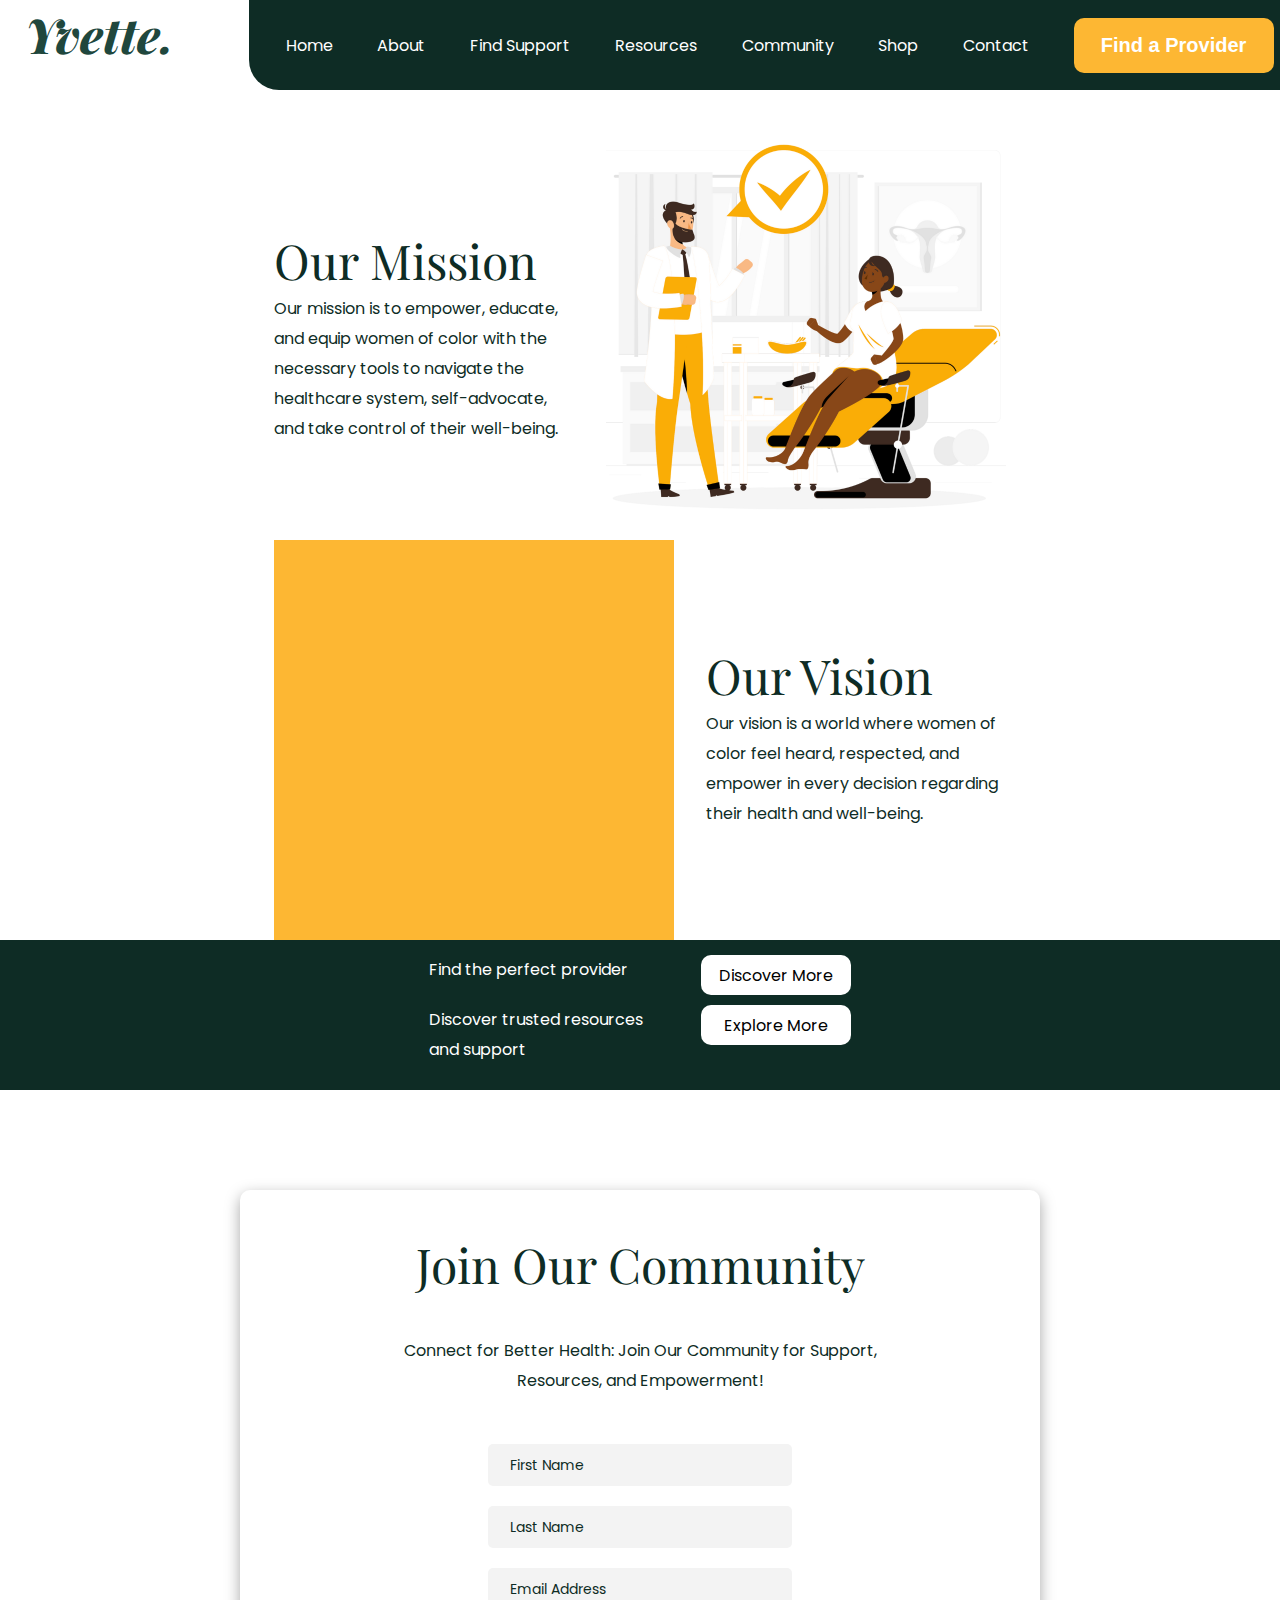
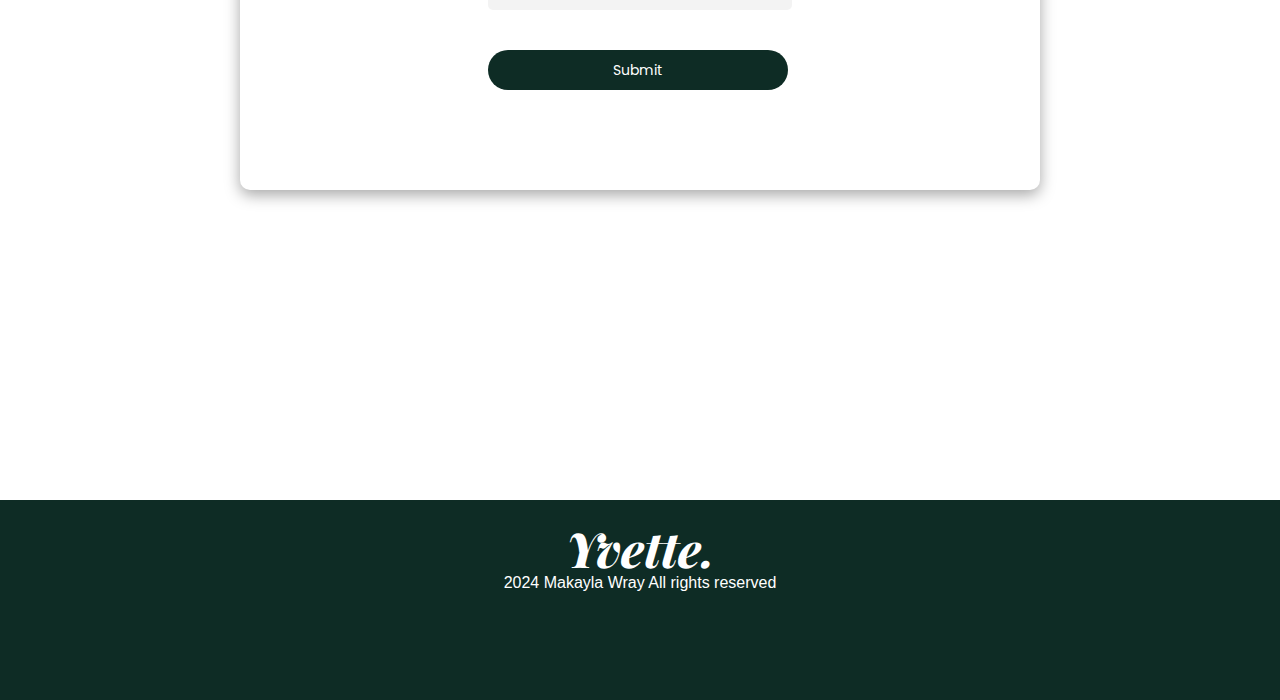
==== about.html @ fcbbc25b "Add hover effect to navbar" ====
<!DOCTYPE html>
<html lang="en">
<head>
    <meta charset="UTF-8">
    <meta name="viewport" content="width=device-width, initial-scale=1.0">
    <meta name="theme-color" content="#0E2C25" />
    <meta name="description" content="Our mission is to raise awareness and provide valuable resources to help you navigate these obstacles with confidence.
    With Yvette, you become part of a community where your voice is heard, your experiences are valued, and you are 
    empowered to make informed decisions for your health and well-being." >
    <style>
        @import url('https://fonts.googleapis.com/css2?family=Playfair+Display:ital,wght@0,400..900;1,400..900&family=Poppins:ital,wght@0,100;0,200;0,300;0,400;0,500;0,600;0,700;0,800;0,900;1,100;1,200;1,300;1,400;1,500;1,600;1,700;1,800;1,900&display=swap');
    </style>
    <link rel="stylesheet" href="reset.css">
    <link rel="stylesheet" href="style.css">
    <link rel="apple-touch-icon" sizes="180x180" href="assets/favicon/apple-touch-icon.png">
    <link rel="icon" type="image/png" sizes="32x32" href="assets/favicon/favicon-32x32.png">
    <link rel="icon" type="image/png" sizes="16x16" href="assets/favicon/favicon-16x16.png">
    <title>Learn More About Yvette</title>
</head>
<body id="about-page">
    <header>
        <a href="index.html" id="logo">Yvette.</a>
        <nav>
            <ul>
                <li><a href="index.html" class="nav-items">Home</a></li>
                <li><a href="about.html" class="nav-items">About</a></li>
                <li><a href="support.html" class="nav-items">Find Support</a></li>
                <li><a href="resources.html" class="nav-items">Resources</a></li>
                <li><a href="community.html" class="nav-items">Community</a></li>
                <li><a href="shop.html" class="nav-items">Shop</a></li>
                <li><a href="contact.html" class="nav-items">Contact</a></li>
                <button id="nav-btn" onclick="redirectToProvider()">Find a Provider</button>
            </ul>
        </nav>
      </header>
    <main>
        <section class="about-wrap">
            <div class="about-mission">
                <div>
                    <h2>Our Mission</h2>
                    <div class="mission-p"><p>Our mission is to empower, educate, and equip women of color with the necessary tools to navigate the healthcare system, self-advocate, and take control of their well-being.</p></div>
                </div>
                <div class="mission-img about-img"></div>
            </div>
            <div class="about-vision">
                <div class="vision-img about-img"></div>
                <div>
                    <h2>Our Vision</h2>
                    <div class="vision-p"><p>Our vision is a world where women of color feel heard, respected, and empower in every decision regarding their health and well-being.</p></div>
                </div> 
            </div>
            <div class="coa-wrap">
                <div class="first-action">
                    <p>Find the perfect provider</p>
                    <button onclick="redirectToProvider()">Discover More</button>
                </div>
                <div class="second-action">
                    <p>Discover trusted resources and support</p>
                    <button onclick="redirectToResources()">Explore More</button>
                </div>
            </div>
        </section>
        <section class="community-wrap">
            <div class="community-contents">
                <h2>Join Our Community</h2>
                <p>Connect for Better Health: Join Our Community for Support, Resources, and Empowerment!</p>
                <div class="form-wrap">
                    <form>
                        <input type="text" name="fname" class="input" placeholder="First Name" required>
                        <input type="text" name="lname"class="input" placeholder="Last Name" required>
                        <input type="text" name="email" class="input"  placeholder="Email Address" required>
                        <input type="submit" id="form-submit">
                    </form>
                </div>
            </div>
        </section>
    </main>
    <footer>
        <h1><a href="index.html" id="footer-logo">Yvette.</a></h1>
        <div>2024 Makayla Wray All rights reserved</div>
      </footer>
    <script src="script.js"></script>
</body>
</html>
---- style.css ----
/* Header CSS  */

body{
    display: flex;
    flex-direction: column;
    background-color: #FFF;
    color: #0E2C25;
    margin: 0;
}
h2{
    font-family: "Playfair Display", serif;
    font-size: 30px;
}
p {
    font-family: 'Poppins', sans-serif;
    font-size: 16px;
    line-height: 30px;
    font-weight: 400;
}
h1{
    font-family: "Playfair Display", serif;
    font-size: 32px;
    font-weight: 700;
}

header{
    display: flex;
    background-color: #0E2C25;
}

#logo, #footer-logo{ 
    margin: 10px 0 0 25px;
    font-family: "Playfair Display", sans-serif;
    font-style: italic;
    font-size: 48px;
    font-weight: 800;
    color: #FFF;
    height: 67px;
    text-decoration: none;
}
nav{
    display: none;
}

.nav-items{
    display: block;
    position: relative;
    padding: 0.2em 0;
  }
.nav-items::after {
    content: '';
    position: absolute;
    bottom: 0;
    left: 0;
    width: 100%;
    height: 0.1em;
    background-color: #FDB733;
    opacity: 0;
    transition: opacity 300ms, transform 300ms;
  }
  
  .nav-items:hover::after,
  .nav-items:focus::after {
    opacity: 1;
    transform: translate3d(0, 0.2em, 0);
  }
  
button:hover, #nav-btn:hover{
    cursor: pointer;
    background-color: #522f18;
}

main{
    display: flex;
    flex-direction: column;
}
#mobile-tophero{
    height: 40vh;
    background: #0E2C25 url(/assets/hero-img-fotor.jpg) center/cover no-repeat;
}
/* hero section */

.hero-wrap{
    display: flex;
    flex-direction: column;
    margin: 50px 0 50px 0;

}
.highlight{
    display: none;
}
.left-hero{
    display: flex;
    flex-direction: column;
    justify-content: center;
}
.left-hero h1{
    margin: 15px 25px 15px 25px;
}

.left-hero p {
    text-align: left;
    margin: 15px 25px 15px 25px;

}
.right-hero{
    display: none;
}

.btn-group{
    display: flex;
    gap: 2em;
    margin: 15px 25px 15px 25px;
}

.btn-group button{
    color: #fff;
    font-family: "Poppins", sans-serif;
    font-size: 16px;
    font-weight: 400;
    width: 200px;
    height: 60px;
    border: solid;
    border-radius: 10px;
    background-color: #0E2C25;
}

/* Data Section */

.data-wrap{
    display: flex;
    flex-direction: column;
    align-items: center;
    background-color: #0E2C25;
    padding: 20px 0 20px 0;
    gap: 5px;
}

.data-items{
    display: flex;
    flex-direction: column;
    align-items: center;
    height: fit-content;
    width: 95%;
    height:140px;
    background-color: #fff;
    border-radius: 10px;
}

.data-items span{
    font-size: 18px;
    font-family: ui-sans-serif, system-ui, sans-serif;
    font-weight: 800;
    margin: 0;
}
.data-items p{
    margin: 10px 0 10px 0;
}

/* Introduction Section */

.intro-wrap{
    display: flex;
    flex-direction: column;
    justify-content: center;
    align-items: center;
    margin-top: 550px;
    margin: 50px 0 50px 0;
}
.intro-contents {
    display: flex;
    flex-direction: column;
    align-items: center;
    gap: 2em;
    margin: 25px 25px 25px 25px;
}

.intro-img{
    background-size: cover;
    background-repeat: no-repeat;
    background-position: center; 
    background-image: url(assets/intro-img.png);
    width: 150px;
    height: 150px;
}

.intro-words h2{
    width: 250px;
}
.intro-p{
    display: flex;
    flex-direction: column;
    gap: 2em;
}
.intro-words{
    width: 270px;
    text-align: left;
    display: flex;
    flex-direction: column;
    gap: 2em;
}
/* Provider Section */

.provider-section{
    display: flex;
    flex-direction: column;
    align-items: center;
    width: 100%;
    height: 100%;
    background-color: #0E2C25;
}

.provider-section h2{
    margin-top: 100px;
    margin-bottom: 50px;
    color: #fff;
    text-align: center;
    font-weight: 700;
}

.provider-section .card{
    display: flex;
    flex-direction: column;
    align-items: center;
    gap: 1.5rem;
    margin-bottom: 20px;
    height: 100%;
}
.provider-img{
    width: 216px;
    height: 246px;
    border-radius: 500px 500px 15px 15px;
    background: url(assets/provider-img.jpg) lightgray center / cover no-repeat;
    box-shadow: rgba(17, 17, 26, 0.1) 0px 8px 24px, rgba(17, 17, 26, 0.1) 0px 16px 56px, rgba(17, 17, 26, 0.1) 0px 24px 80px;
}

.provider-p{  
    width: 175px;
    height: 160px;
    padding: 25px;
    border-radius: 10px;
    background: #FFF;
    box-shadow: 0px 4px 100px 10px rgba(0, 0, 0, 0.25);    
}
#provider-btn{
    margin-top: 50px;
    margin-bottom: 100px;
    width: 216px;
    height: 38px;
    color: #fff;
    border-radius: 5px;
    border: 3px solid #FDB733; 
    background-color: #FDB733;
    font-family: 'Poppins', sans-serif;
    font-size: 18px;
    font-style: normal;
    font-weight: 600;
    align-self: center;
}

/* Resource Section */
.resource-wrap{
    display: flex;
    justify-content: center;
    margin-bottom: 150px;
}
.resource-wrap h2{
    width: 350px;
    text-align: center;
    margin-bottom: 20px;
}
.main-container{
    display: flex;
    flex-direction: column;
    justify-content: center;
}
.left-container, .right-container{
    display: flex;
    flex-direction: column;
    align-items:center ;
    justify-content: center;
}
.resource-item{
    display: flex;
    flex-direction: column;
    align-items: center;
    width: 330px;
}
.resource-title p{
    font-weight: 600;
    margin-bottom: 20px;
}
.resource-words{
    text-align: justify;
}
.resources, .resources-left, .resources-right{
    display: flex;
    flex-direction: column;
    gap: 4em;
}
.resource-img{
    margin-top: 50px;
    background-image: url(assets/smiley-mask.jpg);
    background-position: center;
    background-size: cover;
    background-repeat: none;
    border-radius: 10px;
    width: 300px;
    height: 400px;
    box-shadow: rgba(17, 17, 26, 0.1) 0px 8px 24px, rgba(17, 17, 26, 0.1) 0px 16px 56px, rgba(17, 17, 26, 0.1) 0px 24px 80px;
}



/* Community Section */


.community-wrap {
    display: flex;
    justify-content: center;
    margin-top: 100px;
    margin-bottom: 100px;
}
.community-contents{
    display: flex;
    width: 400px;
    flex-direction: column;
    align-items:center;
    gap: 3em;
    border-radius: 10px;
    box-shadow: rgba(0, 0, 0, 0.35) 0px 5px 15px;
}

.community-contents h2{
    margin-top: 50px;
}
.community-contents p{
    width: 70%;
    text-align: center;
}

.form-wrap form{
    width: 100%;
}
form{
    font-size: 20px;
    display: flex;
    flex-direction: column;
    gap: 1em;
}
label, input, textarea{
    width: 300px;
}
input, textarea{
    height:40px;
    background-color: #f3f3f3;
    border-radius: 5px;
    border: none;
}

input::placeholder, textarea{
    color: #0E2C25;
    padding-left: 20px;
    font-size: 14px;
    font-family: 'Poppins', sans-serif;
}

#form-submit, #mySubmit{
    font-family: 'Poppins', sans-serif;
    background-color: #0E2C25;
    color: #fff;
    font-size: 14px;
    margin-top: 20px;
    margin-bottom: 50px;
    border-radius: 30px;

}
#form-submit:hover, #mySubmit:hover{
    cursor: pointer;
    background-color: #522f18;
}

/* Footer */

footer{
    text-align: center;
    height: 200px;
    background-color: #0E2C25;
    color: #fff;
    font-family: 'Montserrat', sans-serif;
}

#footer-logo{
    margin-left: 0;
}


/********************************* ABOUT PAGE ********************************************/
.about-wrap{
    display: flex;
    flex-direction: column;
    align-items: center;
    justify-content: center;
    margin-top: 50px;
}

.about-mission, .about-vision{
    display: flex;
    flex-direction: column;
    align-items: center;
    justify-content: center;
    gap: 2em;
}


.mission-p, .vision-p{
    width: 300px;
}
.about-img{
    width: 400px;
    height: 400px;
    background-size: cover;
    background-position: center;
}
.mission-img{
    background-image: url(/assets/about1-img.png);
}
.vision-img{
    background-color:#FDB733;
}

.coa-wrap{
    background-color: #0E2C25;
    color: #fff;
    height: 150px;
    width: 100%;
    display: flex;
    flex-direction: column;
    justify-content: center;
}

.first-action, .second-action{
    display: flex;
    justify-content: center;
    gap: 2em;;
    margin-bottom: 10px;
}

.first-action p, .second-action p{
    width: 240px;
}

.about-wrap button{
    font-size: 16px;
    font-family: "Poppins", sans-serif;
    border-radius: 10px;
    background-color: #fff;
    border-style: none;
    width: 150px;
    height: 40px;
}

.about-wrap h2{
    margin-bottom: 10px;
}

/********************************* FIND SUPPORT PAGE ********************************************/








/******************************** CONTACT PAGE * ************************************************/
.contact-form-wrap{
    box-shadow: rgba(17, 17, 26, 0.1) 0px 8px 24px, rgba(17, 17, 26, 0.1) 0px 16px 56px, rgba(17, 17, 26, 0.1) 0px 24px 80px;
    border-radius: 10px;
    width: 400px;
    padding-left: 50px;
}

.contact-form-wrap p{
    margin-bottom: 20px;
    margin-top: 20px
}


@media (min-width: 430px){
    #mobile-tophero{
        height: 60vh;
    }

    .left-hero{
        justify-content: center;
        align-items: center;
    }
    .left-hero h1, .left-hero p, .btn-group{
        width: 400px;
    }
    .data-wrap{
        display: flex;
        flex-direction: row;
        width: 100%;
    }
    
    .data-items{
        display: flex;
        flex-direction: column;
        align-items: center;
        height: fit-content;
        width: 70%;
        background-color: transparent;
        color: #fff;
    }
    
    .data-items span{
        font-size: 50px;
        font-family: ui-sans-serif, system-ui, sans-serif;
        font-weight: 800;
        margin: 0;
    }
    .data-items p{
        margin: 10px 0 10px 0;
        width: 150px;
    }
    .intro-wrap h2{
        width: 250px;
    }
    .intro-p{
        width: 100%;
    }
    
}

@media (min-width: 630px) {
    header{
        display: flex;
        width: 100%;
        background-color: #0E2C25;
    }
    #logo{
        color: #FFF;
        flex-grow: 1;
    }

    nav ul{
        display: flex;
        width: 100%;
        gap: 2rem;
        list-style: none;
        align-items: center;
    }
    .nav-items{
        color: #fff;
        font-family: 'Poppins', sans-serif;
        font-size: 16px;
        font-style: normal;
        font-weight: 600;
        line-height: normal;
        text-align: center;
        text-decoration: none;
    }
    
    li:first-child{
        margin-left: 30px;
    }

    
    #nav-btn{
        font-size: 16px;
        color: #fff;
        font-weight: 600;
        border-radius: 10px;
        border: transparent;
        background: #FDB733;
        width: 100%;
        height: 100%;
    }

    h2{
        font-size: 34px;
    }   

    body h1{
        font-size: 45px;
    }

    #mobile-tophero{
        display: none;
    }

    .hero-wrap{
        flex-direction: row;
        width: 100%;
        height: 408px;
        margin: 0;
    }
    .left-hero, .right-hero{
        width: 50%;
        height: 100%;
    }
    .right-hero{
        display: flex;
        background-color: #FDB733;
        align-items: center;
        justify-content: center;
    }
    #hero-img{
        background: url(/assets/hero-img-fotor.jpg) lightgray 50% / cover no-repeat;
        border-radius: 15px 500px 500px 15px; 
        box-shadow: 0px 4px 100px 10px rgba(0, 0, 0, 0.25);
        width: 45vw;
        height: 40vh;
    }
    
    .btn-group button{
        font-size: 16px;
        width: 130px;
        height: 60px;
    }

    .intro-wrap{
        display: flex;
    }

    .provider-img{
        width: 316px;
        height: 346px;
    }
    .provider-p{
        display: flex;
        justify-content: center;
        align-items: center;
        width: 275px;
    }

    #provider-btn{
        width: 300px;
        height: 50px;
        font-size: 16px;
    }    
    
}

@media (min-width: 830px){ 
    .hero-wrap, .intro-wrap, .resource-wrap, .provider section, .community-wrap{
        height: 90vh;
    }
    #nav-btn{
        height: 40px;

    }
    nav{
        display: flex;
    }
    .hero-wrap{
        display: flex;
        height: 616px;
    }
    .right-hero{
        display: flex;
    }
    #hero-img{
        width: 40vw;
        height: 50vh;
    }

    h2{
        font-size: 36px;
    }   
    body h1{
        font-size: 40px;
    }
    .left-hero h1 , .left-hero p{
        width: 400px;
    }

    .btn-group button{
        width: 300px;
        height: 60px;
    }
    
    .data-items p{
        width: 250px;
    }

    .intro-img{
        width: 500px;
        height: 450px;
    }
    .intro-contents{
        display: flex;
        flex-direction: row;
        justify-content: center;
        align-items: center;
    }
    .intro-words{
        width:  50%;
        margin-left: 20px;
    }
    .intro-wrap h2{
        width: 100%;
    }
    
    .intro-p{
        display: flex;
    }
    .intro-images{
        margin-left: 20px;
    }

    .provider-img{
        position: relative;
        z-index: 100;
        left: 50px;
        width: 316px;
        height: 346px;
    }
    .provider-section .card{
        flex-direction: row;
        justify-content: center;
        align-items: center;
        width: 100%;
    }
    
    .provider-p{
        position: relative;
        right: 50px;
        top: 23px;
        width: 350px;
        height: 250px;
    } 
    .provider-p p{
        margin-left: 80px;
    }

    .resource-wrap h2{
        width: 90%;
    }
    .main-container, .resources-left, .resources-right{
        flex-direction: row;
    }
    .main-container{
        justify-content: space-around;
        gap: 2em;
    }
    .resources{
        gap: 2em;
    }
    .resource-item{
        width: 200px;
    }

    .resource-img{
        width: 300px;
        height: 450px;
    }

    .community-contents{
        width: 600px;
        height: 600px;
    }

    .about-mission, .about-vision{
        flex-direction: row;
    }

}


@media (min-width: 1030px){ 
    .hero-wrap{
        height: 716px;
    }
    .right-hero{
        display: flex;
    }

    #hero-img{
        width: 36vw;
        height: 50vh;
    }
    h2{
        font-size: 40px;
    }   

    body h1{
        font-size: 50px;
    }
    .left-hero h1 , .left-hero p{
        width: 400px;
    }
    .btn-group{
        width: 400px;
    }
    .data-items p{
        width: 350px;
    }
    .provider-img{
        width: 416px;
        height: 446px;
    }
    .provider-p{
        top: 33px;
        width: 450px;
        height: 330px;
    } 
    
    .main-container{
        margin: 50px;
        gap: 10vw;
    }
    .resource-item{
        width: 250px;
    }
    .resource-img{
        width: 350px;
        height: 500px;
    }

    .community-contents{
        width: 700px;
        height: 600px;
    }

}

@media (min-width: 1200px){ 
    header{
        display: flex;
        width: 100%;
        background-color: #0E2C25;
    }
    nav ul{
        display: flex;
        gap: 2rem;
        list-style: none;
        align-items: center;
    }
    .nav-items{
        color: #fff;
        font-family: 'Poppins', sans-serif;
        font-size: 16px;
        font-weight: 400;
        text-align: center;
        text-decoration: none;
    }
    
    li:first-child{
        margin-left: 30px;
    }

    #nav-btn{
        font-size: 20px;
        width: 200px;
        height: 55px;
    }

    header{
        background-color: transparent;
    }
    #logo{
        margin-top: 10px;
        margin-bottom: 0px;
        font-family: "Playfair Display", sans-serif;
        font-style: italic;
        font-size: 48px;
        font-weight: 800;
        color: #20473D;
        width: 173.666px;
        height: 67px;
        flex-shrink: 0;
        text-decoration: none;
    }
    header nav{
        flex-grow: 2;
    }
    
    nav ul {
        display: flex;
        justify-content: space-around;
        align-items: center;
        list-style: none;
        background-color: #0E2C25;
        width: 100%;
        height: 90px;
        margin-top: 0;
        margin-bottom: 0;
        padding-left: 0;
        border-radius: 0px 0px 0px 30px;
        position: 0;
        gap: none;
    }
    
    nav ul li a{
        margin-left: 0px;
        padding-left: 0px;
    }

    #hero-img{
        width: 40vw;
        height: 70vh;
        margin: 100px 50px 50px 50px;
    }
    h2{
        font-size: 48px;
    }   
    body h1{
        font-size: 75px;
    }
    .highlight{
        display: flex;
        position: relative;
        background-color: #0E2C25;
        width: 290px;
        height: 40px;
        background: rgba(40, 86, 12, 0.23);
        bottom:125px;
        right: 105px;
    }

    .left-hero h1 , .left-hero p{
        width: 500px;
    }

    .left-hero p{
        position:relative;
        bottom: 30px;
        font-size: 24px;
    }
    .btn-group{
        width: 500px;
    }
    .btn-group button{
        font-size: 20px;
    }

    .resource-item{
        width: 300px;
    }

    .community-contents{
        height: 600px;
        width: 800px;
    }

    .support-wrap{
        display: flex;
        flex-direction: column;
        justify-content: center;
        align-items: center;

    }
    .support-banner{
        margin-top: 100px;
        margin-bottom: 100px;
        width: 100%;
        height: 350px;
        background-color: #0E2C25;
        color: #fff;
    }
    .banner-contents{
        display: flex;
        height: 100%;
        flex-direction: column;
        justify-content: center;
        align-items: center;
        gap: 2em;
    }
    .banner-contents p{
        width: 600px;
    }

    table{
        font-family: Calibri, sans-serif;
        height: 100%;
        margin-bottom: 100px;
        border-collapse: collapse;
        border-radius: 10px;
        box-shadow: rgba(17, 17, 26, 0.1) 0px 8px 24px, rgba(17, 17, 26, 0.1) 0px 16px 56px, rgba(17, 17, 26, 0.1) 0px 24px 80px;
    }

    caption{
        font-family: "Playfair Display", serif;
        font-size: 30px;
        margin-bottom: 50px;
    }
    .table-header{
        background-color: #0E2C25;
        color: #fff;
        font-size: 18px;
    }

    th{
        width: 200px;
    }
    th:first-child{
        border-top-left-radius: 10px;
    }
    th:last-child{
        border-top-right-radius: 10px;
    }
    td, tr, .table-header{
        height: 60px;
    }
    
    th, td{
        vertical-align: middle;
        text-align: center;
    }
    td{
        color: #808080;
    }

    tr:nth-child(even){
        background-color: #F5F5F5;
    }

    .column-1, .column-2, .column-3, .column-4, .column-5, .column-6, .column-7{
        padding-left: 15px;
        padding-right: 25px;
    }
    .column-1{
        width: 150px;
    }
    .column-2{
        width: 80px;
    }
    .column-3{
        width: 150px;
    }
    .column-4{
        width: 115px;
    }
    .column-5{
        width: 60px;
    }
    .column-6{
        width: 50px;
    }
    .column-7{
        width: 150px;
    }
    .feature-banner{
        padding-top: 100px;
        display: flex;
        flex-direction: column;
        justify-content: center;
        width: 100%;
        height: 300px;
        gap: 2em;
    }
    .feature-banner h2, .feature-banner p{
        margin-left: 100px;
        width: 600px;
    }

    .topfeature-resource{
        display: flex;
        margin-bottom: 150px;
    }
    .topfeature-vid{
        margin-left: 100px;
        width: 60%;
    }
    .topfeature-contents{
        padding-left: 100px;
        padding-right: 100px;
        display: flex;
        flex-direction: column;
        justify-content: center;
        gap: 2em;
        width: 40%;
    }
    .feature-container{
        width:100%;
    }
    .feature-img{
        height: 350px;
        background-color: #0E2C25;
    }
    .feature-type{
        font-family: sans-serif;
        font-size: 15px;
        margin-top: 20px;
        margin-bottom: 20px;
        padding-left: 30px;
        color: #4b4b4b;
        background-color: #f3f4f5;
        width: 100px;
        height: 30px;
        border-radius: 25px;
    }

    .feature-title{
        font-family: 'Poppins';
        font-weight: 600;
        font-size: 22px;
    }

    .topfeature-contents button{
        font-family: 'Poppins';
        font-weight: 600;
        font-size: 16px;
        color:#20473D;
        background-color: transparent;
        text-align: left;
        border: none;
        width: 120px;
        height: 50px;
    }

    .feature-row{
        display: flex;
        margin-left: 100px;
        margin-right: 100px;
        margin-bottom: 50px;
        gap: 10em;
        justify-content: space-around;
    }

    .contact-wrap{
        flex-direction: row;
        justify-content: center;
        gap: 20em;
        align-items: center;
        height: 900px;

    }
}
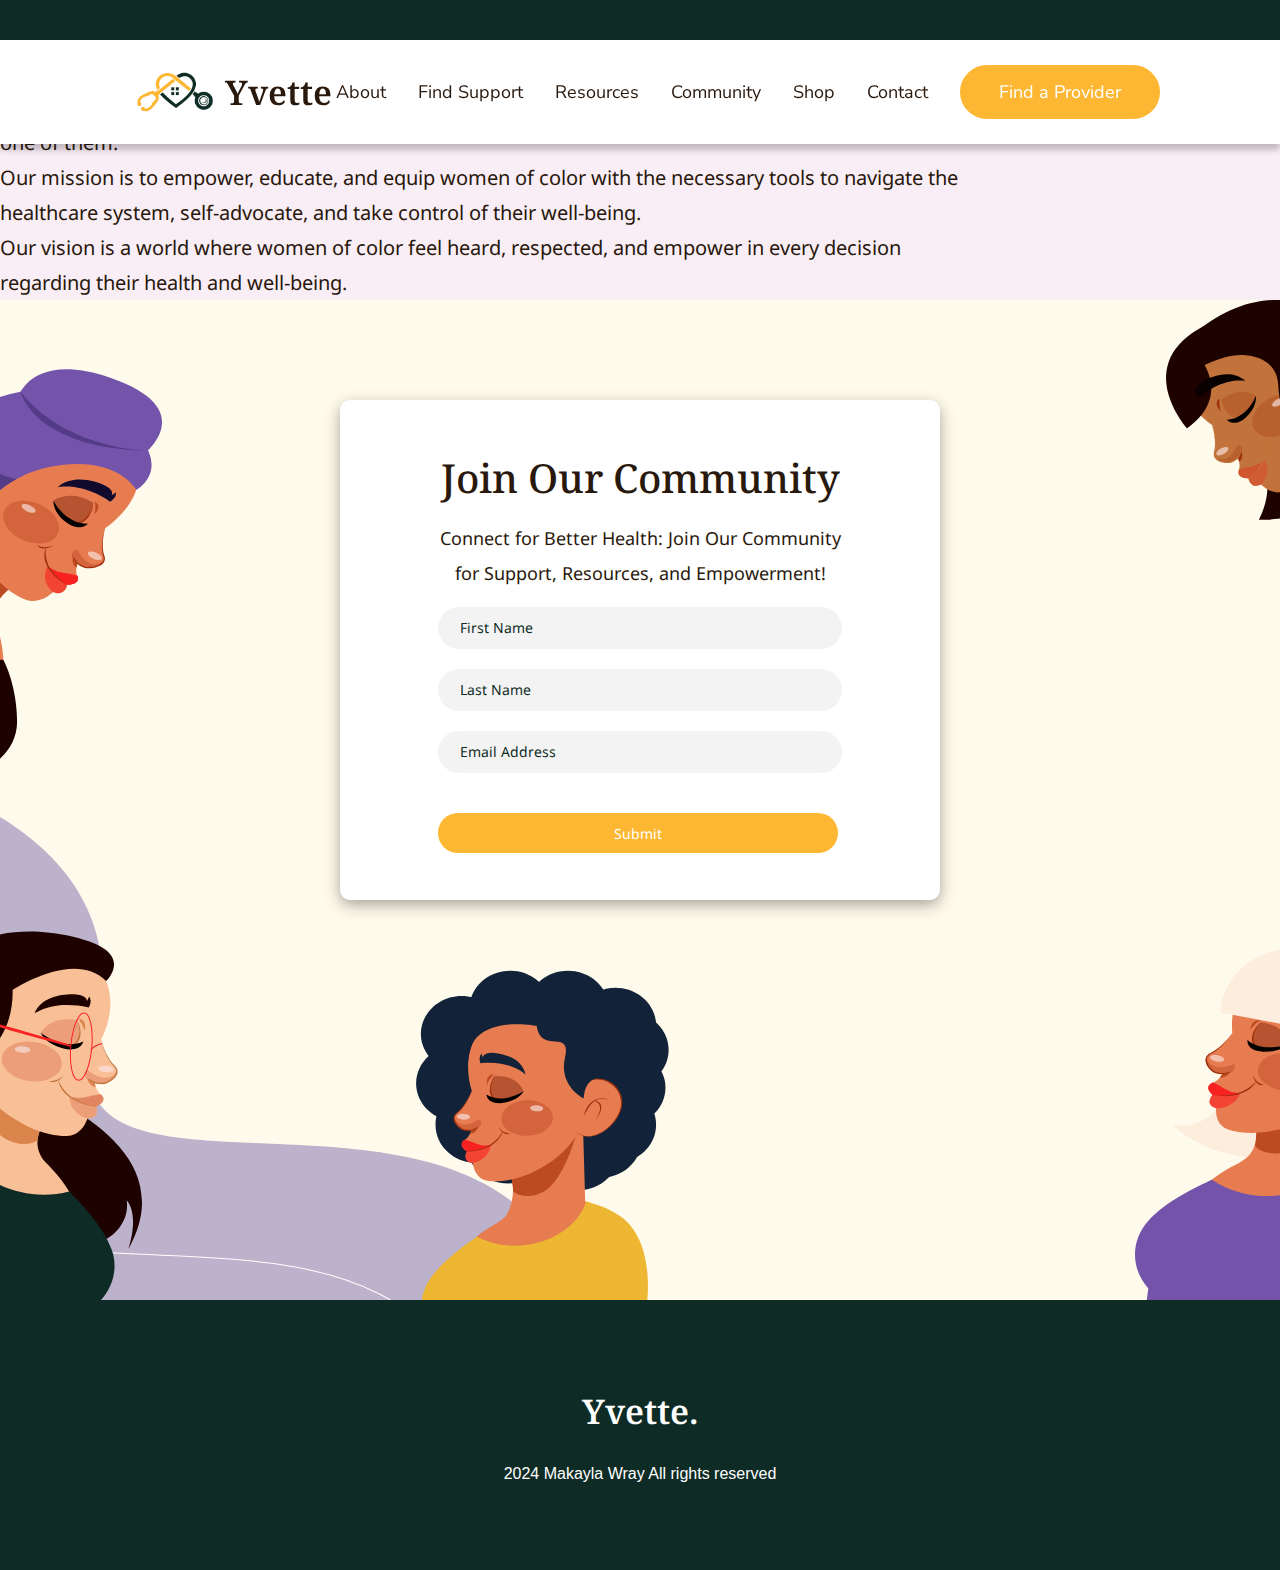
==== commit d77bd844: "add content to about page" ====
--- a/about.html
+++ b/about.html
@@ -3,82 +3,82 @@
 <head>
     <meta charset="UTF-8">
     <meta name="viewport" content="width=device-width, initial-scale=1.0">
-    <meta name="theme-color" content="#0E2C25" />
-    <meta name="description" content="Our mission is to raise awareness and provide valuable resources to help you navigate these obstacles with confidence.
-    With Yvette, you become part of a community where your voice is heard, your experiences are valued, and you are 
-    empowered to make informed decisions for your health and well-being." >
-    <style>
-        @import url('https://fonts.googleapis.com/css2?family=Playfair+Display:ital,wght@0,400..900;1,400..900&family=Poppins:ital,wght@0,100;0,200;0,300;0,400;0,500;0,600;0,700;0,800;0,900;1,100;1,200;1,300;1,400;1,500;1,600;1,700;1,800;1,900&display=swap');
-    </style>
+    <meta name="theme-color" content="#0E2C25" />  <!--TODO: Change theme color while scrolling-->
+    <meta name="description=" content="Yvette is your trusted companion, dedicated to empowering women of color to take charge of their healthcare journeys. Women of color face many frustrating challenges, but healthcare should not be one of them." >
     <link rel="stylesheet" href="reset.css">
+    <link rel="preconnect" href="https://fonts.googleapis.com">
+    <link rel="preconnect" href="https://fonts.gstatic.com" crossorigin>
+    <link href="https://fonts.googleapis.com/css2?family=Noto+Sans:ital,wght@0,100..900;1,100..900&family=Noto+Serif:ital,wght@0,100..900;1,100..900&family=Nunito+Sans:ital,opsz,wght@0,6..12,200..1000;1,6..12,200..1000&display=swap" rel="stylesheet">
     <link rel="stylesheet" href="style.css">
     <link rel="apple-touch-icon" sizes="180x180" href="assets/favicon/apple-touch-icon.png">
     <link rel="icon" type="image/png" sizes="32x32" href="assets/favicon/favicon-32x32.png">
     <link rel="icon" type="image/png" sizes="16x16" href="assets/favicon/favicon-16x16.png">
-    <title>Learn More About Yvette</title>
+    <title>Learn More about Yvette</title>
 </head>
-<body id="about-page">
+<body>
+    <div class="banner"></div>
     <header>
-        <a href="index.html" id="logo">Yvette.</a>
-        <nav>
-            <ul>
-                <li><a href="index.html" class="nav-items">Home</a></li>
-                <li><a href="about.html" class="nav-items">About</a></li>
-                <li><a href="support.html" class="nav-items">Find Support</a></li>
-                <li><a href="resources.html" class="nav-items">Resources</a></li>
-                <li><a href="community.html" class="nav-items">Community</a></li>
-                <li><a href="shop.html" class="nav-items">Shop</a></li>
-                <li><a href="contact.html" class="nav-items">Contact</a></li>
-                <button id="nav-btn" onclick="redirectToProvider()">Find a Provider</button>
-            </ul>
-        </nav>
-      </header>
-    <main>
-        <section class="about-wrap">
-            <div class="about-mission">
-                <div>
-                    <h2>Our Mission</h2>
-                    <div class="mission-p"><p>Our mission is to empower, educate, and equip women of color with the necessary tools to navigate the healthcare system, self-advocate, and take control of their well-being.</p></div>
-                </div>
-                <div class="mission-img about-img"></div>
+    <div class="logo-img"></div>
+    <a href="index.html" id="logo">Yvette</a> 
+    <div class="ham-menu">
+        <span></span>
+        <span></span>
+        <span></span>
+    </div>
+    <div class="mobile-menu">
+        <ul>
+            <li><a href="about.html" class="ham-items">About</a></li>
+            <li><a href="support.html" class="ham-items">Find Support</a></li>
+            <li><a href="resources.html" class="ham-items">Resources</a></li>
+            <li><a href="community.html" class="ham-items">Community</a></li>
+            <li><a href="shop.html" class="ham-items">Shop</a></li>
+            <li><a href="contact.html" class="ham-items">Contact</a></li>
+        </ul>
+    </div>
+    <nav>
+        <ul>
+            <li><a href="about.html" class="nav-items">About</a></li>
+            <li><a href="support.html" class="nav-items">Find Support</a></li>
+            <li><a href="resources.html" class="nav-items">Resources</a></li>
+            <li><a href="community.html" class="nav-items">Community</a></li>
+            <li><a href="shop.html" class="nav-items">Shop</a></li>
+            <li><a href="contact.html" class="nav-items">Contact</a></li>
+            <button id="nav-btn" onclick="redirectToProvider()">Find a Provider</button>
+        </ul>
+    </nav>
+  </header>
+  <main id="about-page">
+    <section class="hero-wrap">
+        <div>
+            <h2>Learn More about Yvette</h2>
+            <p>Yvette is your trusted companion, dedicated to empowering women of color to take charge 
+                of their healthcare journeys. Women of color face many frustrating challenges, but 
+                healthcare should not be one of them.</p>
+            <p>Our mission is to empower, educate, and equip women of color with the necessary tools to navigate the healthcare system, 
+                self-advocate, and take control of their well-being.</p>
+            <p>Our vision is a world where women of color feel heard, respected, and 
+                empower in every decision regarding their health and well-being.</p>
+        </div>
+        <div></div>
+
+    </section>
+    <section class="community-wrap">
+        <div class="community-contents">
+            <h2>Join Our Community</h2>
+            <p>Connect for Better Health: Join Our Community for Support, Resources, and Empowerment!</p>
+            <div class="form-wrap">
+                <form>
+                    <input type="text" name="fname" class="input" placeholder="First Name" required>
+                    <input type="text" name="lname"class="input" placeholder="Last Name" required>
+                    <input type="text" name="email" class="input"  placeholder="Email Address" required>
+                    <input type="submit" id="form-submit">
+                </form>
             </div>
-            <div class="about-vision">
-                <div class="vision-img about-img"></div>
-                <div>
-                    <h2>Our Vision</h2>
-                    <div class="vision-p"><p>Our vision is a world where women of color feel heard, respected, and empower in every decision regarding their health and well-being.</p></div>
-                </div> 
-            </div>
-            <div class="coa-wrap">
-                <div class="first-action">
-                    <p>Find the perfect provider</p>
-                    <button onclick="redirectToProvider()">Discover More</button>
-                </div>
-                <div class="second-action">
-                    <p>Discover trusted resources and support</p>
-                    <button onclick="redirectToResources()">Explore More</button>
-                </div>
-            </div>
-        </section>
-        <section class="community-wrap">
-            <div class="community-contents">
-                <h2>Join Our Community</h2>
-                <p>Connect for Better Health: Join Our Community for Support, Resources, and Empowerment!</p>
-                <div class="form-wrap">
-                    <form>
-                        <input type="text" name="fname" class="input" placeholder="First Name" required>
-                        <input type="text" name="lname"class="input" placeholder="Last Name" required>
-                        <input type="text" name="email" class="input"  placeholder="Email Address" required>
-                        <input type="submit" id="form-submit">
-                    </form>
-                </div>
-            </div>
-        </section>
-    </main>
-    <footer>
-        <h1><a href="index.html" id="footer-logo">Yvette.</a></h1>
-        <div>2024 Makayla Wray All rights reserved</div>
-      </footer>
-    <script src="script.js"></script>
-</body>
-</html>+        </div>
+    </section>
+  </main>
+  <footer>
+    <a href="index.html" id="footer-logo">Yvette.</a>
+    <div>2024 Makayla Wray All rights reserved</div>
+  </footer>
+  <script src="script.js"></script>--- a/style.css
+++ b/style.css
@@ -1,333 +1,346 @@
 /* Header CSS  */
 
 body{
-    display: flex;
-    flex-direction: column;
-    background-color: #FFF;
+    background-color: #faeef6;
     color: #0E2C25;
     margin: 0;
+    width: 100vw;
+    height: 100vh;
+}
+.banner{
+    background-color: #0E2C25;;
+    width: 100vw;
+    height: 6vh;
+    position:fixed;
+    z-index: 490;
 }
 h2{
-    font-family: "Playfair Display", serif;
-    font-size: 30px;
+    font: normal 500 30px "Noto Serif", sans-serif;
+    line-height: normal;
+    width: 75vw;
+    height: auto;
+    text-align: center;
+    color: #29180c;
 }
 p {
-    font-family: 'Poppins', sans-serif;
-    font-size: 16px;
-    line-height: 30px;
-    font-weight: 400;
+    font: normal 400 20px "Noto Sans", sans-serif;
+    line-height: 35px;
+    width: 75vw;
+    height: auto;
+    text-align: justify;
+    color: #29180c;
 }
 h1{
-    font-family: "Playfair Display", serif;
-    font-size: 32px;
-    font-weight: 700;
+    font: normal 500 40px "Noto Serif", serif;
+    width: 75vw;
+    height: auto;
+    line-height: normal;
+    text-align: center;
+    color: #29180c;
+}
+h3{
+    font: normal 500 30px "Noto Serif", serif;
+    line-height: normal;
+    width: 75vw;
+    height: auto;
+    text-align: center;
+    color: #29180c;
+}
+button{
+    font: normal 600 20px "Noto Sans", sans-serif;
+    background-color:#FDB733;
+    color: #fff;
+    border: #FDB733 solid;
+    border-radius: 30px;
+    width: 55vw;
+    height: 6vh;
 }
 
 header{
     display: flex;
+    align-items: center;
+    height: 11.5vh;
+    width: 100vw;
+    background-color: #fff;
+    box-shadow: 0px 6px 6px 0px rgba(0, 0, 0, 0.225);
+    position: fixed;
+    top: 40px;
+    z-index: 500;
+
+}
+.logo-img{
+    background: url(assets/yvette-logo.png) center/cover no-repeat;
+    width: 20vw;
+    height: 12vh;
+    margin-left: 20px;
+}
+#logo{
+    display: flex;
+    align-items: center;
+}
+#logo, #footer-logo{ 
+    margin: 0 0 0 25px;
+    font: normal 600 34px "Noto Serif", sans-serif;
+    color: #FFF;
+    text-decoration: none;
+}
+
+.mobile-menu{
+    background-color: #E4DBEB;
+    height: 100vh;
+    width: 100%;
+    max-width: 100%;
+    position:fixed;
+    top:0;
+    right: -100vw;
+    display:flex;
+    flex-direction: column;
+    justify-content: center;
+    align-items: center;
+    text-align: center;
+    font-size: 18px;
+    transition: .3s ease;
+    z-index: 120;
+}
+
+.mobile-menu.active{
+    right: 0;
+}
+
+.ham-menu{
+    height: 50px;
+    width: 50px;
+    margin-left:auto;
+    position: relative;
+    z-index: 150;
+}
+
+.ham-menu span{
+    height: 5px;
+    width: 100%;
     background-color: #0E2C25;
-}
-
-#logo, #footer-logo{ 
-    margin: 10px 0 0 25px;
-    font-family: "Playfair Display", sans-serif;
-    font-style: italic;
-    font-size: 48px;
-    font-weight: 800;
-    color: #FFF;
-    height: 67px;
-    text-decoration: none;
+    border-radius:25px;
+    position: absolute;
+    top: 50%;
+    transform: translate(-50%, -50%);
+    transition: .3s ease;
+}
+
+.ham-menu span:nth-child(1){
+    top:25%;
+}
+.ham-menu span:nth-child(3){
+    top:75%;
+}
+
+.ham-menu.active span:nth-child(1){
+    top: 50%;
+    transform: translate(-50%, -50%) rotate(45deg);
+}
+.ham-menu.active span:nth-child(2){
+    opacity: 0;
+}
+.ham-menu.active span:nth-child(3){
+    top: 50%;
+    transform: translate(-50%, -0%) rotate(-45deg);
+}
+
+body.active{
+    overflow: hidden;
 }
 nav{
     display: none;
 }
 
-.nav-items{
-    display: block;
-    position: relative;
-    padding: 0.2em 0;
+/* hero section */
+
+.hero-wrap, .left-hero{
+    display: flex;
+    flex-direction: column;
+    justify-content: center;
+}
+
+.hero-wrap{
+    width: 100vw;
+}
+.left-hero{
+    height: 90vh;
+    width: 100vw;
+    background: url(/assets/mobile-herobg.svg) bottom/cover no-repeat;
+    justify-content: flex-start;
+    align-items: center;
+    gap: 1em;
+}
+
+.left-hero h1, .left-hero p{
+    color: #FFF;
+}
+
+.left-hero p{
+    text-align: center;
+}
+.highlight, .right-hero{
+    display: none;
+}
+
+.hero-wrap button{
+    background-color: #FDB733;
+    border: #FDB733 solid;
+}
+
+  
+  @media(max-width:850px) {
+    .wave-container::before {    
+      height: 16.5px
+    }  
   }
-.nav-items::after {
-    content: '';
-    position: absolute;
-    bottom: 0;
-    left: 0;
-    width: 100%;
-    height: 0.1em;
-    background-color: #FDB733;
-    opacity: 0;
-    transition: opacity 300ms, transform 300ms;
-  }
-  
-  .nav-items:hover::after,
-  .nav-items:focus::after {
-    opacity: 1;
-    transform: translate3d(0, 0.2em, 0);
-  }
-  
-button:hover, #nav-btn:hover{
-    cursor: pointer;
-    background-color: #522f18;
-}
-
-main{
-    display: flex;
-    flex-direction: column;
-}
-#mobile-tophero{
-    height: 40vh;
-    background: #0E2C25 url(/assets/hero-img-fotor.jpg) center/cover no-repeat;
-}
-/* hero section */
-
-.hero-wrap{
-    display: flex;
-    flex-direction: column;
-    margin: 50px 0 50px 0;
-
-}
-.highlight{
-    display: none;
-}
-.left-hero{
-    display: flex;
-    flex-direction: column;
-    justify-content: center;
-}
-.left-hero h1{
-    margin: 15px 25px 15px 25px;
-}
-
-.left-hero p {
-    text-align: left;
-    margin: 15px 25px 15px 25px;
-
-}
-.right-hero{
-    display: none;
-}
-
-.btn-group{
-    display: flex;
+
+@media(max-width:850px) {
+  .wave-container::before {    
+    height: 16.5px
+  }  
+}
+
+/* Data Section */
+
+.data-wrap, .data-items{
+    display: flex;
+    flex-direction: column;
+    justify-content: center;
+    align-items: center;
+}
+
+.data-wrap{
+    height: 450px;
+    width: 100vw;
+    background: #0E2C25;
     gap: 2em;
-    margin: 15px 25px 15px 25px;
-}
-
-.btn-group button{
+}
+
+.data-items , .data-items p{
     color: #fff;
-    font-family: "Poppins", sans-serif;
-    font-size: 16px;
-    font-weight: 400;
-    width: 200px;
-    height: 60px;
-    border: solid;
+}
+
+.data-items span{
+    font: normal 800 64px "Nunito Sans", sans-serif;
+}
+
+/* Introduction Section */
+
+.intro-wrap{
+    display: flex;
+    flex-direction: column;
+    justify-content: center;
+    align-items: center;
+    width: 100vw;
+    gap: 2em;
+    background: #FFFBEC;
+}
+
+.intro-wrap div:nth-child(2){
+    display: flex;
+    flex-direction: column;
+    align-items: center;
+    justify-content: center;
+    gap: 2em;
+}
+.intro-img{
+    background: transparent url("assets/elderly-smiling.jpg") center/cover no-repeat;
+    border-radius: 30px;
+    width: 75vw;
+    height: 45vh;
+    margin-top: 50px;
+}
+.hands-img{
+    background: transparent url("assets/hands.svg") center/cover no-repeat;
+    width: 100vw;
+    height: 30vh;
+}
+
+/* Resource Section */
+
+.resource-wrap, .resource-item, .resources{
+    display: flex;
+    flex-direction: column;
+    align-items: center;
+    justify-content: center;
+}
+.resource-wrap{
+    width: 100vw;
+    padding-top: 100px;
+    padding-bottom: 50px;
+}
+.resource-wrap h2{
+    margin-bottom: 100px;
+}
+
+.resource-item{
+    gap: 2em;
+    background-color: #fff;
+    width: 90vw;
+    height: 55vh;
     border-radius: 10px;
-    background-color: #0E2C25;
-}
-
-/* Data Section */
-
-.data-wrap{
-    display: flex;
-    flex-direction: column;
-    align-items: center;
-    background-color: #0E2C25;
-    padding: 20px 0 20px 0;
-    gap: 5px;
-}
-
-.data-items{
-    display: flex;
-    flex-direction: column;
-    align-items: center;
-    height: fit-content;
-    width: 95%;
-    height:140px;
-    background-color: #fff;
-    border-radius: 10px;
-}
-
-.data-items span{
-    font-size: 18px;
-    font-family: ui-sans-serif, system-ui, sans-serif;
-    font-weight: 800;
-    margin: 0;
-}
-.data-items p{
-    margin: 10px 0 10px 0;
-}
-
-/* Introduction Section */
-
-.intro-wrap{
-    display: flex;
-    flex-direction: column;
-    justify-content: center;
-    align-items: center;
-    margin-top: 550px;
-    margin: 50px 0 50px 0;
-}
-.intro-contents {
-    display: flex;
-    flex-direction: column;
-    align-items: center;
-    gap: 2em;
-    margin: 25px 25px 25px 25px;
-}
-
-.intro-img{
-    background-size: cover;
-    background-repeat: no-repeat;
-    background-position: center; 
-    background-image: url(assets/intro-img.png);
-    width: 150px;
-    height: 150px;
-}
-
-.intro-words h2{
-    width: 250px;
-}
-.intro-p{
-    display: flex;
-    flex-direction: column;
-    gap: 2em;
-}
-.intro-words{
-    width: 270px;
-    text-align: left;
-    display: flex;
-    flex-direction: column;
-    gap: 2em;
-}
+    box-shadow: rgba(74, 79, 86, 0.06) 0px 8px 6px -4px;
+}
+.resources {
+    gap: 4em;
+}
+
 /* Provider Section */
 
-.provider-section{
-    display: flex;
-    flex-direction: column;
-    align-items: center;
-    width: 100%;
-    height: 100%;
-    background-color: #0E2C25;
-}
-
-.provider-section h2{
-    margin-top: 100px;
-    margin-bottom: 50px;
+.provider-wrap, .provider-wrap .card, .provider-p{
+    display: flex;
+    flex-direction: column;
+    align-items: center;
+    justify-content: center;
+}
+.provider-wrap{
+    width: 100vw;
+    padding-bottom: 50px;
+}
+
+.provider-wrap h2{
+    margin: 100px 0 50px 0;
     color: #fff;
-    text-align: center;
-    font-weight: 700;
-}
-
-.provider-section .card{
-    display: flex;
-    flex-direction: column;
-    align-items: center;
+}
+
+.provider-wrap .card{
     gap: 1.5rem;
     margin-bottom: 20px;
-    height: 100%;
 }
 .provider-img{
-    width: 216px;
-    height: 246px;
+    width: 75vw;
+    height: 60vh;
     border-radius: 500px 500px 15px 15px;
     background: url(assets/provider-img.jpg) lightgray center / cover no-repeat;
     box-shadow: rgba(17, 17, 26, 0.1) 0px 8px 24px, rgba(17, 17, 26, 0.1) 0px 16px 56px, rgba(17, 17, 26, 0.1) 0px 24px 80px;
 }
 
-.provider-p{  
-    width: 175px;
-    height: 160px;
-    padding: 25px;
+.provider-p{ 
+    width: 75vw;
+    height: 30vh;
     border-radius: 10px;
     background: #FFF;
-    box-shadow: 0px 4px 100px 10px rgba(0, 0, 0, 0.25);    
-}
-#provider-btn{
-    margin-top: 50px;
-    margin-bottom: 100px;
-    width: 216px;
-    height: 38px;
-    color: #fff;
-    border-radius: 5px;
-    border: 3px solid #FDB733; 
-    background-color: #FDB733;
-    font-family: 'Poppins', sans-serif;
-    font-size: 18px;
-    font-style: normal;
-    font-weight: 600;
-    align-self: center;
-}
-
-/* Resource Section */
-.resource-wrap{
-    display: flex;
-    justify-content: center;
-    margin-bottom: 150px;
-}
-.resource-wrap h2{
-    width: 350px;
-    text-align: center;
-    margin-bottom: 20px;
-}
-.main-container{
-    display: flex;
-    flex-direction: column;
-    justify-content: center;
-}
-.left-container, .right-container{
-    display: flex;
-    flex-direction: column;
-    align-items:center ;
-    justify-content: center;
-}
-.resource-item{
-    display: flex;
-    flex-direction: column;
-    align-items: center;
-    width: 330px;
-}
-.resource-title p{
-    font-weight: 600;
-    margin-bottom: 20px;
-}
-.resource-words{
-    text-align: justify;
-}
-.resources, .resources-left, .resources-right{
-    display: flex;
-    flex-direction: column;
-    gap: 4em;
-}
-.resource-img{
-    margin-top: 50px;
-    background-image: url(assets/smiley-mask.jpg);
-    background-position: center;
-    background-size: cover;
-    background-repeat: none;
+}
+
+/* Community Section */
+
+
+.community-wrap {
+    display: flex;
+    justify-content: center;
+    padding-top: 100px;
+    padding-bottom: 100px;
+    background: #FFFBEC url("assets/community-bg.svg") bottom/contain no-repeat ;
+}
+.community-contents{
+    display: flex;
+    width: 90vw;
+    flex-direction: column;
+    align-items:center;
+    gap: 1em;
     border-radius: 10px;
-    width: 300px;
-    height: 400px;
-    box-shadow: rgba(17, 17, 26, 0.1) 0px 8px 24px, rgba(17, 17, 26, 0.1) 0px 16px 56px, rgba(17, 17, 26, 0.1) 0px 24px 80px;
-}
-
-
-
-/* Community Section */
-
-
-.community-wrap {
-    display: flex;
-    justify-content: center;
-    margin-top: 100px;
-    margin-bottom: 100px;
-}
-.community-contents{
-    display: flex;
-    width: 400px;
-    flex-direction: column;
-    align-items:center;
-    gap: 3em;
-    border-radius: 10px;
+    background-color: #fff;
     box-shadow: rgba(0, 0, 0, 0.35) 0px 5px 15px;
 }
 
@@ -335,6 +348,7 @@
     margin-top: 50px;
 }
 .community-contents p{
+    font-size: 18px;
     width: 70%;
     text-align: center;
 }
@@ -348,26 +362,24 @@
     flex-direction: column;
     gap: 1em;
 }
-label, input, textarea{
-    width: 300px;
-}
-input, textarea{
+input{
     height:40px;
+    width: 100%;
     background-color: #f3f3f3;
-    border-radius: 5px;
+    border-radius: 30px;
     border: none;
 }
 
-input::placeholder, textarea{
+input::placeholder{
     color: #0E2C25;
     padding-left: 20px;
     font-size: 14px;
-    font-family: 'Poppins', sans-serif;
-}
-
-#form-submit, #mySubmit{
-    font-family: 'Poppins', sans-serif;
-    background-color: #0E2C25;
+    font-family: "Noto Sans", sans-serif;
+}
+
+#form-submit{
+    font-family: "Noto Sans", sans-serif;
+    background-color: #FDB733;
     color: #fff;
     font-size: 14px;
     margin-top: 20px;
@@ -375,16 +387,17 @@
     border-radius: 30px;
 
 }
-#form-submit:hover, #mySubmit:hover{
-    cursor: pointer;
-    background-color: #522f18;
-}
 
 /* Footer */
 
 footer{
-    text-align: center;
-    height: 200px;
+    display: flex;
+    flex-direction: column;
+    justify-content: center;
+    align-items: center;
+    gap:2em;
+    height: 30vh;
+    width: 100vw;
     background-color: #0E2C25;
     color: #fff;
     font-family: 'Montserrat', sans-serif;
@@ -392,6 +405,7 @@
 
 #footer-logo{
     margin-left: 0;
+    text-align: center;
 }
 
 
@@ -486,647 +500,248 @@
     margin-top: 20px
 }
 
-
-@media (min-width: 430px){
-    #mobile-tophero{
-        height: 60vh;
-    }
-
-    .left-hero{
-        justify-content: center;
-        align-items: center;
-    }
-    .left-hero h1, .left-hero p, .btn-group{
-        width: 400px;
-    }
-    .data-wrap{
+@media (min-width: 600px){
+
+    h2{
+        font-size: 35px;
+    }
+    p {
+        font-size: 25px;
+    }
+    h1{
+        font-size: 45px;
+    }
+    h3{
+        font-size: 35px;
+    }
+    button{
+        font-size: 25px;
+        border-radius: 50px;
+        width: 50vw;
+        height: 10vh;
+    }
+    .hands-img{
+        height: 40vh;
+    }
+    .swirl-img{
+        height: 70vh;
+    }
+    .community-wrap {
+        background-position: center;
+        background-size: cover;
+
+    }
+}
+
+@media (min-width: 800px){
+    h2{
+        font-size: 40px;
+    }
+    p {
+        font-size: 30px;
+    }
+    h1{
+        font-size: 50px;
+    }
+    h3{
+        font-size: 40px;
+    }
+    button{
+        font-size: 30px;
+        width: 60vw;
+    }
+    .hands-img{
+        height: 50vh;
+    }
+}
+
+
+@media (min-width: 1024px){ 
+    .logo-img{
+        background: url(assets/yvette-logo-white.png) center/contain no-repeat;
+        width: 80px;
+        height: 80px;
+        margin-left: 135px;
+    }
+    #logo{
+        color: #29180c;
+        margin-left: 10px;
+        flex-grow: 1;
+    }
+    .ham-menu{
+        display: none;
+    }
+    .mobile-menu{
+        display: none;
+    }
+    h1{
+        font-size: 60px;
+        text-align: left;
+    }
+    h3{
+        font-size: 25px;
+        text-align: left;
+    }
+    p{
+        font-size: 20px;
+        text-align: left;
+    }
+    nav{
         display: flex;
-        flex-direction: row;
-        width: 100%;
-    }
-    
-    .data-items{
-        display: flex;
-        flex-direction: column;
-        align-items: center;
-        height: fit-content;
-        width: 70%;
-        background-color: transparent;
-        color: #fff;
-    }
-    
-    .data-items span{
-        font-size: 50px;
-        font-family: ui-sans-serif, system-ui, sans-serif;
-        font-weight: 800;
-        margin: 0;
-    }
-    .data-items p{
-        margin: 10px 0 10px 0;
-        width: 150px;
-    }
-    .intro-wrap h2{
-        width: 250px;
-    }
-    .intro-p{
-        width: 100%;
-    }
-    
-}
-
-@media (min-width: 630px) {
-    header{
-        display: flex;
-        width: 100%;
-        background-color: #0E2C25;
-    }
-    #logo{
-        color: #FFF;
-        flex-grow: 1;
-    }
-
+    }
     nav ul{
         display: flex;
-        width: 100%;
-        gap: 2rem;
-        list-style: none;
         align-items: center;
+        gap: 2em;
     }
     .nav-items{
-        color: #fff;
-        font-family: 'Poppins', sans-serif;
-        font-size: 16px;
-        font-style: normal;
-        font-weight: 600;
-        line-height: normal;
-        text-align: center;
+        color: #29180c;
         text-decoration: none;
-    }
-    
-    li:first-child{
-        margin-left: 30px;
-    }
-
-    
+        font: normal 400 18px "Nunito Sans", sans-serif;
+    }
+    .nav-items:hover{
+        color: #C0AFCE;
+    }
     #nav-btn{
-        font-size: 16px;
-        color: #fff;
-        font-weight: 600;
-        border-radius: 10px;
-        border: transparent;
-        background: #FDB733;
-        width: 100%;
-        height: 100%;
-    }
-
-    h2{
-        font-size: 34px;
-    }   
-
-    body h1{
-        font-size: 45px;
-    }
-
-    #mobile-tophero{
-        display: none;
-    }
-
+        font: normal 400 18px "Nunito Sans", sans-serif;
+        background-color: #FDB733;
+        border: #FDB733 solid;
+        margin-right: 120px;
+    }
+   
+    #nav-btn:hover, button:hover, #form-submit:hover{
+        cursor: pointer;
+        background-color: #fdd07c;
+        border: #fdd07c solid;
+    }
+    button{
+        width: 200px;
+        height: 6vh;
+        font-size: 20px;
+    }
     .hero-wrap{
         flex-direction: row;
-        width: 100%;
-        height: 408px;
-        margin: 0;
-    }
-    .left-hero, .right-hero{
-        width: 50%;
-        height: 100%;
-    }
+        justify-content: space-between;
+        width: 100vw;
+    }
+    .left-hero{
+        padding-left: 150px;
+        justify-content: center;
+        align-items: flex-start;
+        background-image: none;
+        background-color: transparent;
+        width: 35vw;
+        height: 100vh;
+        color: #29180c;
+    }
+
+    .left-hero button{
+        margin-top: 20px;
+    }
+
+    .left-hero h1, .left-hero p{
+        color: #29180c;
+        width: 380px;
+        text-align: left;
+    }
+
     .right-hero{
         display: flex;
-        background-color: #FDB733;
-        align-items: center;
-        justify-content: center;
-    }
-    #hero-img{
-        background: url(/assets/hero-img-fotor.jpg) lightgray 50% / cover no-repeat;
-        border-radius: 15px 500px 500px 15px; 
-        box-shadow: 0px 4px 100px 10px rgba(0, 0, 0, 0.25);
-        width: 45vw;
-        height: 40vh;
-    }
-    
-    .btn-group button{
-        font-size: 16px;
-        width: 130px;
-        height: 60px;
+        background: transparent url("assets/hero-bg.svg") bottom/cover no-repeat;
+        width: 50vw;
+        height: 100vh;
+    }
+    .data-wrap{
+        flex-direction: row;
+        gap: 5em;
+    }
+
+    .data-items, .data-items p{
+        width: 23vw;
     }
 
     .intro-wrap{
-        display: flex;
-    }
-
-    .provider-img{
-        width: 316px;
-        height: 346px;
-    }
-    .provider-p{
-        display: flex;
-        justify-content: center;
-        align-items: center;
-        width: 275px;
-    }
-
-    #provider-btn{
-        width: 300px;
-        height: 50px;
-        font-size: 16px;
-    }    
-    
-}
-
-@media (min-width: 830px){ 
-    .hero-wrap, .intro-wrap, .resource-wrap, .provider section, .community-wrap{
-        height: 90vh;
-    }
-    #nav-btn{
-        height: 40px;
-
-    }
-    nav{
-        display: flex;
-    }
-    .hero-wrap{
-        display: flex;
-        height: 616px;
-    }
-    .right-hero{
-        display: flex;
-    }
-    #hero-img{
-        width: 40vw;
-        height: 50vh;
-    }
-
-    h2{
-        font-size: 36px;
-    }   
-    body h1{
-        font-size: 40px;
-    }
-    .left-hero h1 , .left-hero p{
-        width: 400px;
-    }
-
-    .btn-group button{
-        width: 300px;
-        height: 60px;
-    }
-    
-    .data-items p{
-        width: 250px;
-    }
-
-    .intro-img{
-        width: 500px;
-        height: 450px;
-    }
-    .intro-contents{
-        display: flex;
         flex-direction: row;
         justify-content: center;
         align-items: center;
-    }
-    .intro-words{
-        width:  50%;
-        margin-left: 20px;
-    }
-    .intro-wrap h2{
-        width: 100%;
-    }
-    
+        height: 800px;
+    }
+    .intro-wrap div:nth-child(2){
+        justify-content: flex-end;
+        height: 100%;
+    } 
+
+    .intro-img{
+        margin-top: 0;
+        width: 400px;
+        height: 300px;
+    }
+
+    .intro-h2{  
+        width: 500px;
+        font-size: 40px;
+        text-align: left;
+    }
+
     .intro-p{
-        display: flex;
-    }
-    .intro-images{
-        margin-left: 20px;
-    }
-
+        width: 500px;
+    }
+    .hands-img{
+        background-size: contain;
+        width: 40vw;
+        height: 30vh;
+        right: 50px;
+    }
+    .resources{
+        flex-direction: row;
+    }
+
+    .resource-item{
+        width: 300px;
+    }
+
+    .resource-p, .resource-title{
+        width: 250px;
+        text-align: center;
+    }
+
+    .provider-wrap h2{
+        color: #29180c;
+    }
+    .provider-wrap .card{
+        flex-direction: row;
+    }
     .provider-img{
         position: relative;
-        z-index: 100;
-        left: 50px;
-        width: 316px;
-        height: 346px;
-    }
-    .provider-section .card{
-        flex-direction: row;
-        justify-content: center;
-        align-items: center;
-        width: 100%;
-    }
-    
+        z-index: 20;
+        width: 400px;
+    }
     .provider-p{
         position: relative;
-        right: 50px;
-        top: 23px;
-        width: 350px;
-        height: 250px;
-    } 
+        right: 70px;
+        top: 40px;
+        width: 450px;
+        height: 350px;
+    }
     .provider-p p{
-        margin-left: 80px;
-    }
-
-    .resource-wrap h2{
-        width: 90%;
-    }
-    .main-container, .resources-left, .resources-right{
-        flex-direction: row;
-    }
-    .main-container{
-        justify-content: space-around;
-        gap: 2em;
-    }
-    .resources{
-        gap: 2em;
-    }
-    .resource-item{
-        width: 200px;
-    }
-
-    .resource-img{
         width: 300px;
-        height: 450px;
-    }
-
+        padding-left: 20px;
+    }
+
+    .provider-btn{
+        margin-top: 30px;
+    }
+
+    .community-wrap{
+        height: 800px;
+    }
     .community-contents{
         width: 600px;
-        height: 600px;
-    }
-
-    .about-mission, .about-vision{
-        flex-direction: row;
-    }
-
-}
-
-
-@media (min-width: 1030px){ 
-    .hero-wrap{
-        height: 716px;
-    }
-    .right-hero{
-        display: flex;
-    }
-
-    #hero-img{
-        width: 36vw;
-        height: 50vh;
-    }
-    h2{
-        font-size: 40px;
-    }   
-
-    body h1{
-        font-size: 50px;
-    }
-    .left-hero h1 , .left-hero p{
+        height: 500px;
+    }
+
+    input{
         width: 400px;
     }
-    .btn-group{
-        width: 400px;
-    }
-    .data-items p{
-        width: 350px;
-    }
-    .provider-img{
-        width: 416px;
-        height: 446px;
-    }
-    .provider-p{
-        top: 33px;
-        width: 450px;
-        height: 330px;
-    } 
-    
-    .main-container{
-        margin: 50px;
-        gap: 10vw;
-    }
-    .resource-item{
-        width: 250px;
-    }
-    .resource-img{
-        width: 350px;
-        height: 500px;
-    }
-
-    .community-contents{
-        width: 700px;
-        height: 600px;
-    }
-
-}
-
-@media (min-width: 1200px){ 
-    header{
-        display: flex;
-        width: 100%;
-        background-color: #0E2C25;
-    }
-    nav ul{
-        display: flex;
-        gap: 2rem;
-        list-style: none;
-        align-items: center;
-    }
-    .nav-items{
-        color: #fff;
-        font-family: 'Poppins', sans-serif;
-        font-size: 16px;
-        font-weight: 400;
-        text-align: center;
-        text-decoration: none;
-    }
-    
-    li:first-child{
-        margin-left: 30px;
-    }
-
-    #nav-btn{
-        font-size: 20px;
-        width: 200px;
-        height: 55px;
-    }
-
-    header{
-        background-color: transparent;
-    }
-    #logo{
-        margin-top: 10px;
-        margin-bottom: 0px;
-        font-family: "Playfair Display", sans-serif;
-        font-style: italic;
-        font-size: 48px;
-        font-weight: 800;
-        color: #20473D;
-        width: 173.666px;
-        height: 67px;
-        flex-shrink: 0;
-        text-decoration: none;
-    }
-    header nav{
-        flex-grow: 2;
-    }
-    
-    nav ul {
-        display: flex;
-        justify-content: space-around;
-        align-items: center;
-        list-style: none;
-        background-color: #0E2C25;
-        width: 100%;
-        height: 90px;
-        margin-top: 0;
-        margin-bottom: 0;
-        padding-left: 0;
-        border-radius: 0px 0px 0px 30px;
-        position: 0;
-        gap: none;
-    }
-    
-    nav ul li a{
-        margin-left: 0px;
-        padding-left: 0px;
-    }
-
-    #hero-img{
-        width: 40vw;
-        height: 70vh;
-        margin: 100px 50px 50px 50px;
-    }
-    h2{
-        font-size: 48px;
-    }   
-    body h1{
-        font-size: 75px;
-    }
-    .highlight{
-        display: flex;
-        position: relative;
-        background-color: #0E2C25;
-        width: 290px;
-        height: 40px;
-        background: rgba(40, 86, 12, 0.23);
-        bottom:125px;
-        right: 105px;
-    }
-
-    .left-hero h1 , .left-hero p{
-        width: 500px;
-    }
-
-    .left-hero p{
-        position:relative;
-        bottom: 30px;
-        font-size: 24px;
-    }
-    .btn-group{
-        width: 500px;
-    }
-    .btn-group button{
-        font-size: 20px;
-    }
-
-    .resource-item{
-        width: 300px;
-    }
-
-    .community-contents{
-        height: 600px;
-        width: 800px;
-    }
-
-    .support-wrap{
-        display: flex;
-        flex-direction: column;
-        justify-content: center;
-        align-items: center;
-
-    }
-    .support-banner{
-        margin-top: 100px;
-        margin-bottom: 100px;
-        width: 100%;
-        height: 350px;
-        background-color: #0E2C25;
-        color: #fff;
-    }
-    .banner-contents{
-        display: flex;
-        height: 100%;
-        flex-direction: column;
-        justify-content: center;
-        align-items: center;
-        gap: 2em;
-    }
-    .banner-contents p{
-        width: 600px;
-    }
-
-    table{
-        font-family: Calibri, sans-serif;
-        height: 100%;
-        margin-bottom: 100px;
-        border-collapse: collapse;
-        border-radius: 10px;
-        box-shadow: rgba(17, 17, 26, 0.1) 0px 8px 24px, rgba(17, 17, 26, 0.1) 0px 16px 56px, rgba(17, 17, 26, 0.1) 0px 24px 80px;
-    }
-
-    caption{
-        font-family: "Playfair Display", serif;
-        font-size: 30px;
-        margin-bottom: 50px;
-    }
-    .table-header{
-        background-color: #0E2C25;
-        color: #fff;
-        font-size: 18px;
-    }
-
-    th{
-        width: 200px;
-    }
-    th:first-child{
-        border-top-left-radius: 10px;
-    }
-    th:last-child{
-        border-top-right-radius: 10px;
-    }
-    td, tr, .table-header{
-        height: 60px;
-    }
-    
-    th, td{
-        vertical-align: middle;
-        text-align: center;
-    }
-    td{
-        color: #808080;
-    }
-
-    tr:nth-child(even){
-        background-color: #F5F5F5;
-    }
-
-    .column-1, .column-2, .column-3, .column-4, .column-5, .column-6, .column-7{
-        padding-left: 15px;
-        padding-right: 25px;
-    }
-    .column-1{
-        width: 150px;
-    }
-    .column-2{
-        width: 80px;
-    }
-    .column-3{
-        width: 150px;
-    }
-    .column-4{
-        width: 115px;
-    }
-    .column-5{
-        width: 60px;
-    }
-    .column-6{
-        width: 50px;
-    }
-    .column-7{
-        width: 150px;
-    }
-    .feature-banner{
-        padding-top: 100px;
-        display: flex;
-        flex-direction: column;
-        justify-content: center;
-        width: 100%;
-        height: 300px;
-        gap: 2em;
-    }
-    .feature-banner h2, .feature-banner p{
-        margin-left: 100px;
-        width: 600px;
-    }
-
-    .topfeature-resource{
-        display: flex;
-        margin-bottom: 150px;
-    }
-    .topfeature-vid{
-        margin-left: 100px;
-        width: 60%;
-    }
-    .topfeature-contents{
-        padding-left: 100px;
-        padding-right: 100px;
-        display: flex;
-        flex-direction: column;
-        justify-content: center;
-        gap: 2em;
-        width: 40%;
-    }
-    .feature-container{
-        width:100%;
-    }
-    .feature-img{
-        height: 350px;
-        background-color: #0E2C25;
-    }
-    .feature-type{
-        font-family: sans-serif;
-        font-size: 15px;
-        margin-top: 20px;
-        margin-bottom: 20px;
-        padding-left: 30px;
-        color: #4b4b4b;
-        background-color: #f3f4f5;
-        width: 100px;
-        height: 30px;
-        border-radius: 25px;
-    }
-
-    .feature-title{
-        font-family: 'Poppins';
-        font-weight: 600;
-        font-size: 22px;
-    }
-
-    .topfeature-contents button{
-        font-family: 'Poppins';
-        font-weight: 600;
-        font-size: 16px;
-        color:#20473D;
-        background-color: transparent;
-        text-align: left;
-        border: none;
-        width: 120px;
-        height: 50px;
-    }
-
-    .feature-row{
-        display: flex;
-        margin-left: 100px;
-        margin-right: 100px;
-        margin-bottom: 50px;
-        gap: 10em;
-        justify-content: space-around;
-    }
-
-    .contact-wrap{
-        flex-direction: row;
-        justify-content: center;
-        gap: 20em;
-        align-items: center;
-        height: 900px;
-
-    }
-}
+}
+
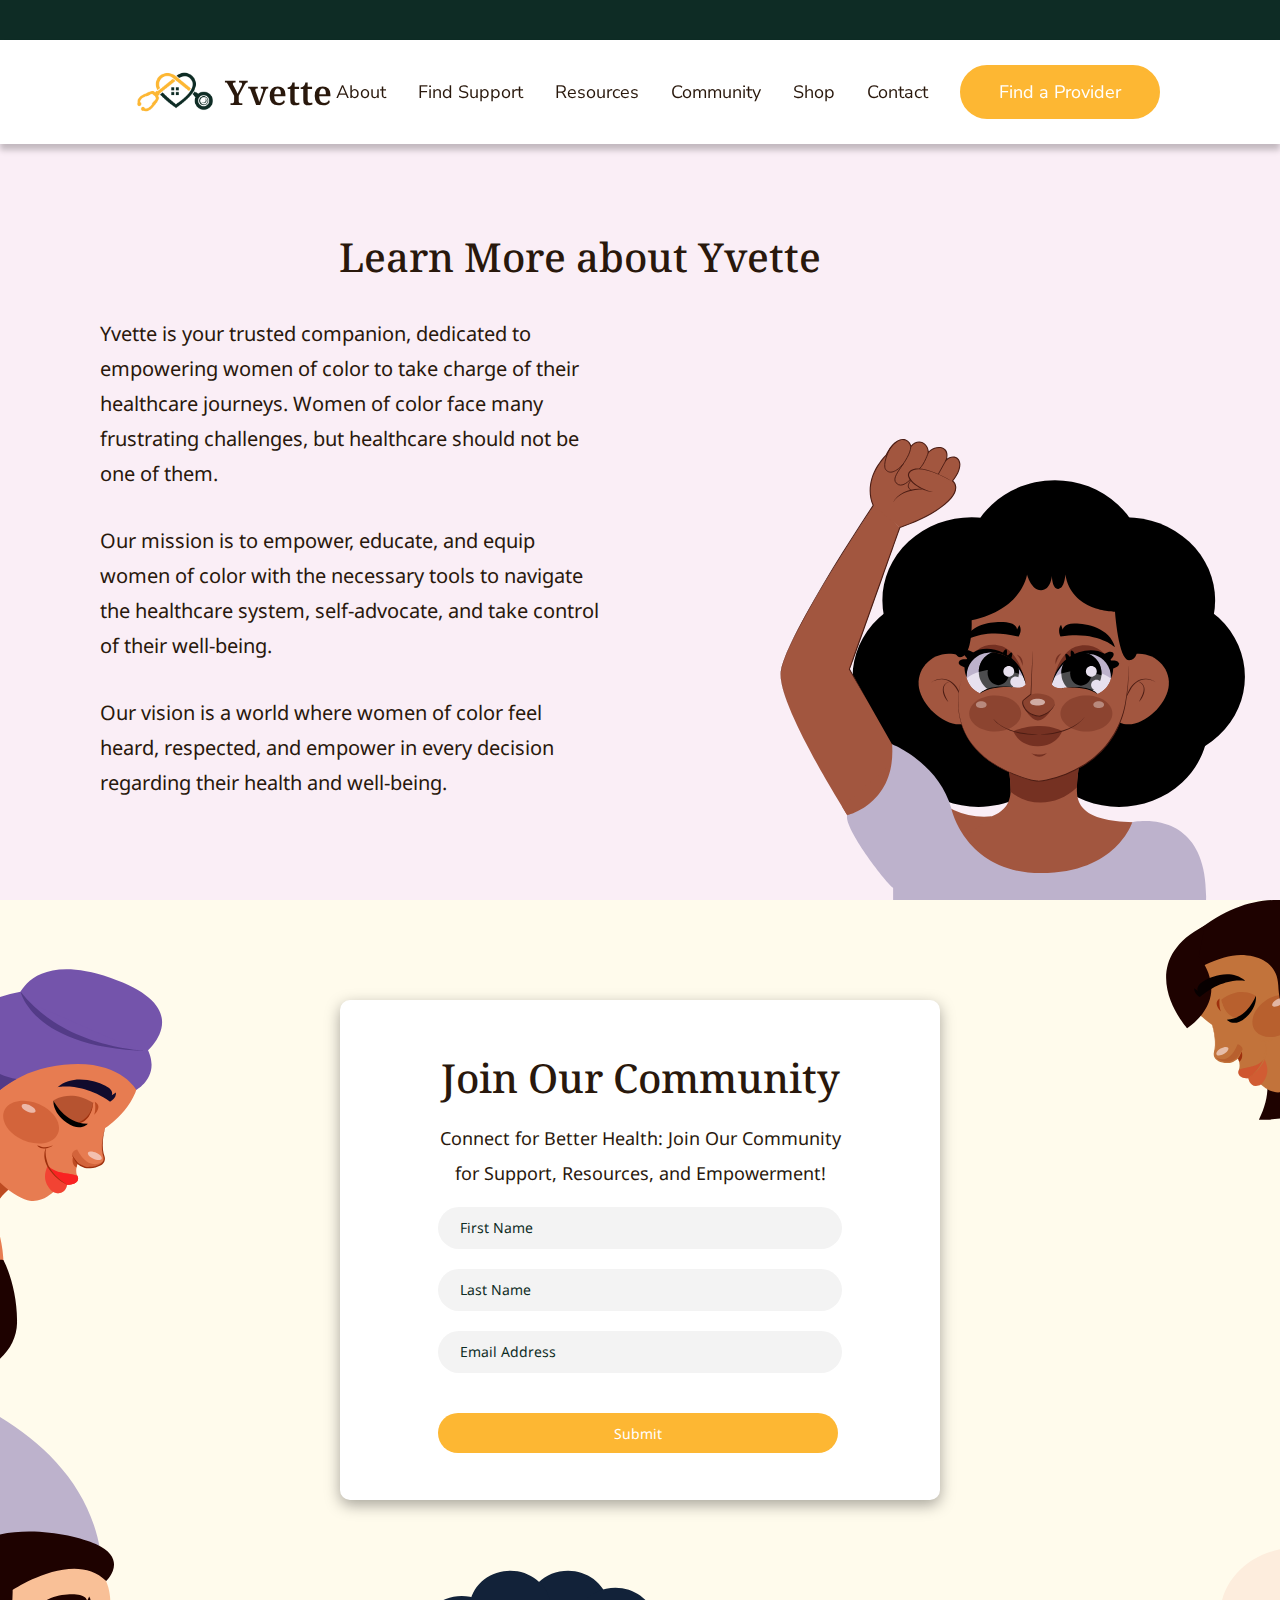
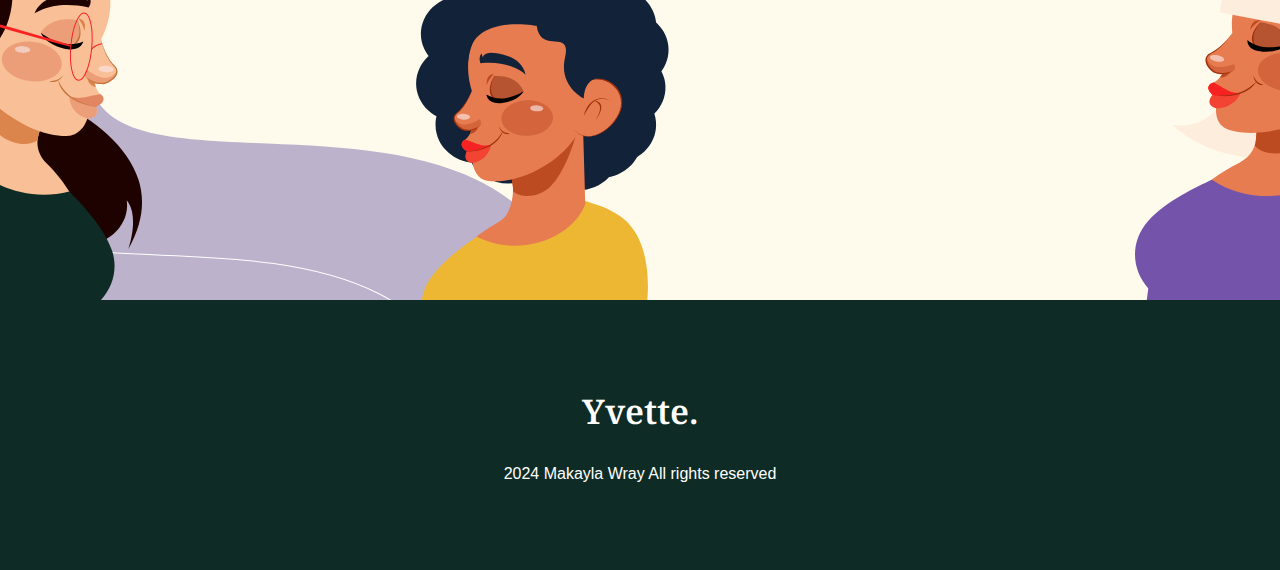
==== commit 282b85c2: "adjust responsiveness of about pge" ====
--- a/about.html
+++ b/about.html
@@ -49,7 +49,7 @@
   </header>
   <main id="about-page">
     <section class="hero-wrap">
-        <div>
+        <div class="left-hero">
             <h2>Learn More about Yvette</h2>
             <p>Yvette is your trusted companion, dedicated to empowering women of color to take charge 
                 of their healthcare journeys. Women of color face many frustrating challenges, but 
@@ -59,7 +59,7 @@
             <p>Our vision is a world where women of color feel heard, respected, and 
                 empower in every decision regarding their health and well-being.</p>
         </div>
-        <div></div>
+        <div class="right-hero"></div>
 
     </section>
     <section class="community-wrap">
--- a/style.css
+++ b/style.css
@@ -69,9 +69,9 @@
 
 }
 .logo-img{
-    background: url(assets/yvette-logo.png) center/cover no-repeat;
-    width: 20vw;
-    height: 12vh;
+    background: url(assets/yvette-logo-white.png) center/cover no-repeat;
+    width: 15vw;
+    height: 6vh;
     margin-left: 20px;
 }
 #logo{
@@ -188,18 +188,6 @@
     border: #FDB733 solid;
 }
 
-  
-  @media(max-width:850px) {
-    .wave-container::before {    
-      height: 16.5px
-    }  
-  }
-
-@media(max-width:850px) {
-  .wave-container::before {    
-    height: 16.5px
-  }  
-}
 
 /* Data Section */
 
@@ -410,73 +398,27 @@
 
 
 /********************************* ABOUT PAGE ********************************************/
-.about-wrap{
-    display: flex;
-    flex-direction: column;
-    align-items: center;
-    justify-content: center;
-    margin-top: 50px;
-}
-
-.about-mission, .about-vision{
-    display: flex;
-    flex-direction: column;
-    align-items: center;
-    justify-content: center;
+#about-page .hero-wrap{
+    align-items: flex-end;
+    padding-top: 50vh;
+}
+
+#about-page .right-hero{
+    display: flex;
+    background: transparent url(assets/about-img.svg) bottom/contain no-repeat;
+    width: 90vw;
+    height: 50vh;
+
+}
+#about-page .left-hero{
+    background: none;
     gap: 2em;
-}
-
-
-.mission-p, .vision-p{
-    width: 300px;
-}
-.about-img{
-    width: 400px;
-    height: 400px;
-    background-size: cover;
-    background-position: center;
-}
-.mission-img{
-    background-image: url(/assets/about1-img.png);
-}
-.vision-img{
-    background-color:#FDB733;
-}
-
-.coa-wrap{
-    background-color: #0E2C25;
-    color: #fff;
-    height: 150px;
-    width: 100%;
-    display: flex;
-    flex-direction: column;
-    justify-content: center;
-}
-
-.first-action, .second-action{
-    display: flex;
-    justify-content: center;
-    gap: 2em;;
-    margin-bottom: 10px;
-}
-
-.first-action p, .second-action p{
-    width: 240px;
-}
-
-.about-wrap button{
-    font-size: 16px;
-    font-family: "Poppins", sans-serif;
-    border-radius: 10px;
-    background-color: #fff;
-    border-style: none;
-    width: 150px;
-    height: 40px;
-}
-
-.about-wrap h2{
-    margin-bottom: 10px;
-}
+
+}
+#about-page .left-hero p{
+    color: #29180c
+}
+
 
 /********************************* FIND SUPPORT PAGE ********************************************/
 
@@ -743,5 +685,31 @@
     input{
         width: 400px;
     }
-}
-
+
+
+    #about-page .hero-wrap{
+        height: 800px;
+        align-items: flex-end;
+        padding-top: 100px;
+    }
+    
+    #about-page .right-hero{
+        background: transparent url(assets/about-img.svg) bottom/contain no-repeat;
+        width: 500px;
+        height: 500px;
+    }
+    #about-page .right-hero, #about-page .left-hero{
+        justify-content: flex-end;
+    }
+    #about-page .left-hero{
+        background: none;
+        gap: 2em;
+        padding: 100px;
+    
+    }
+    #about-page .left-hero p{
+        width: 500px;
+    }
+    
+}
+
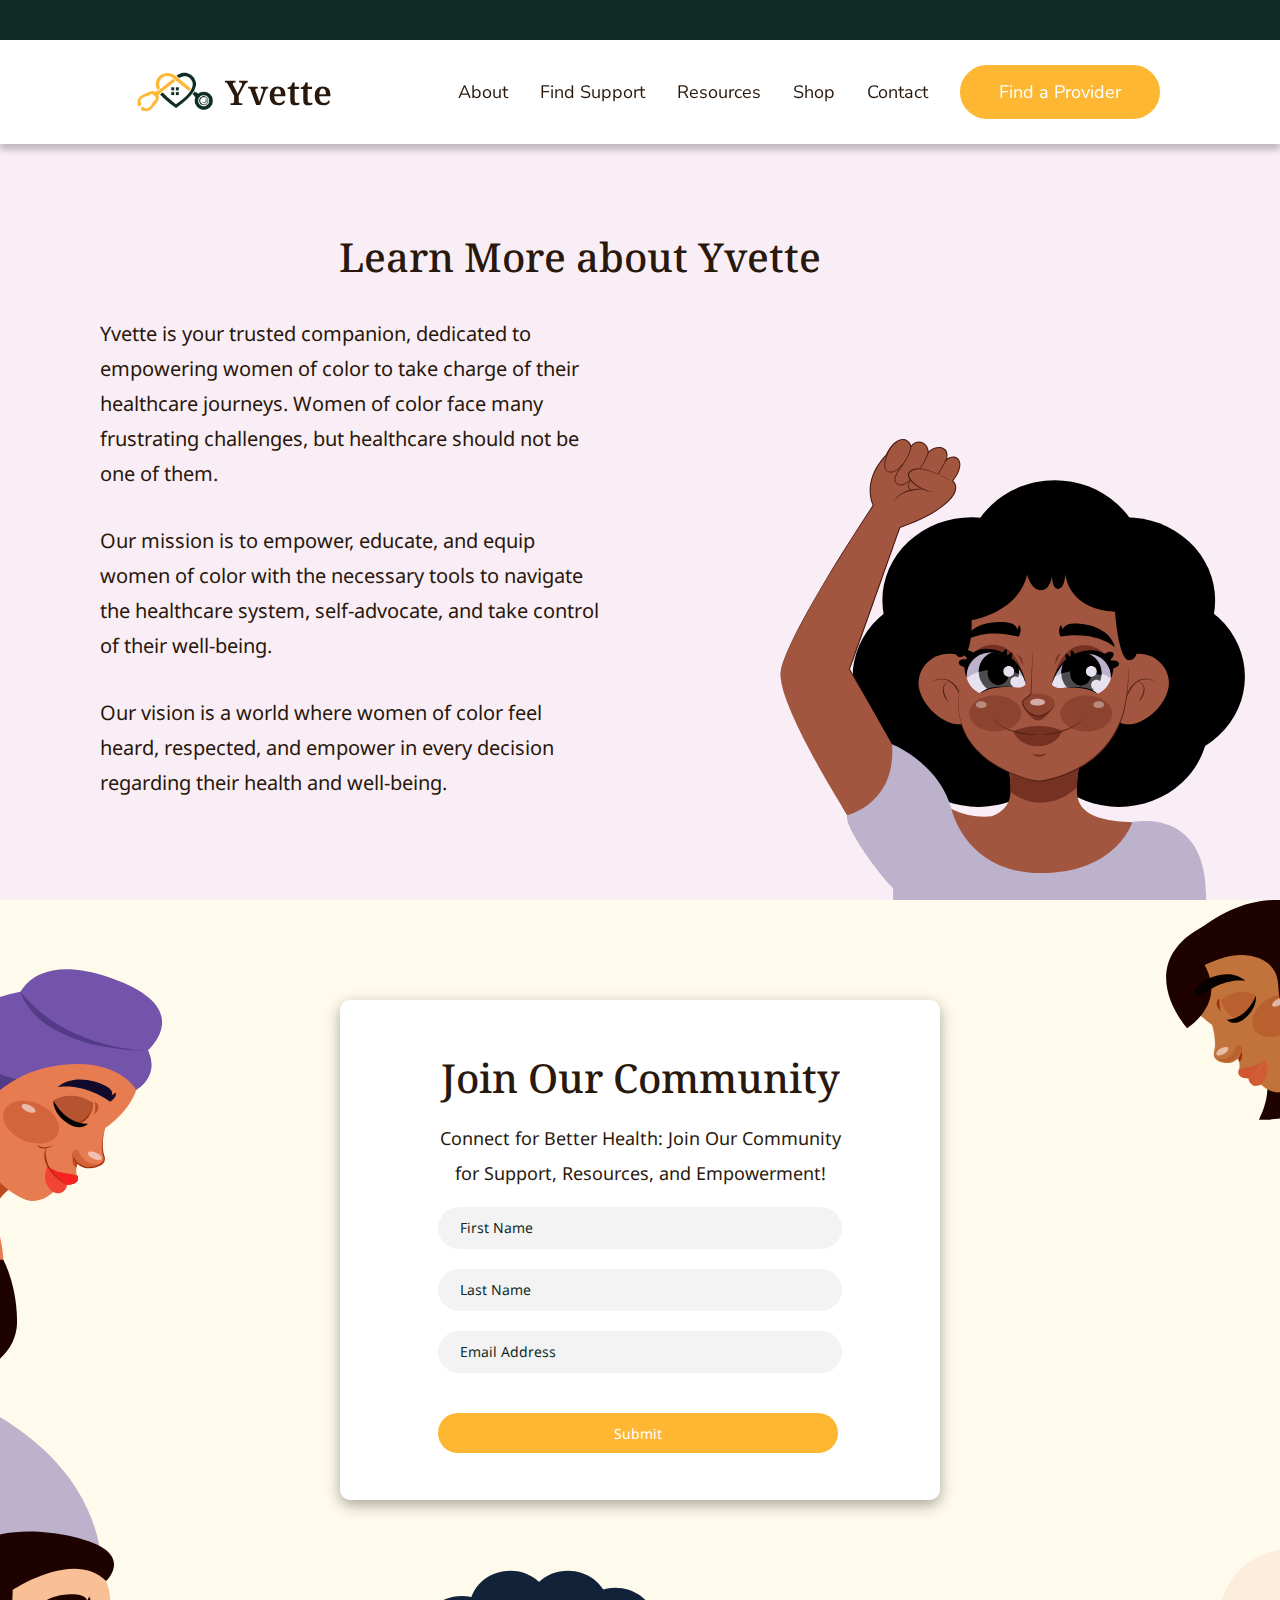
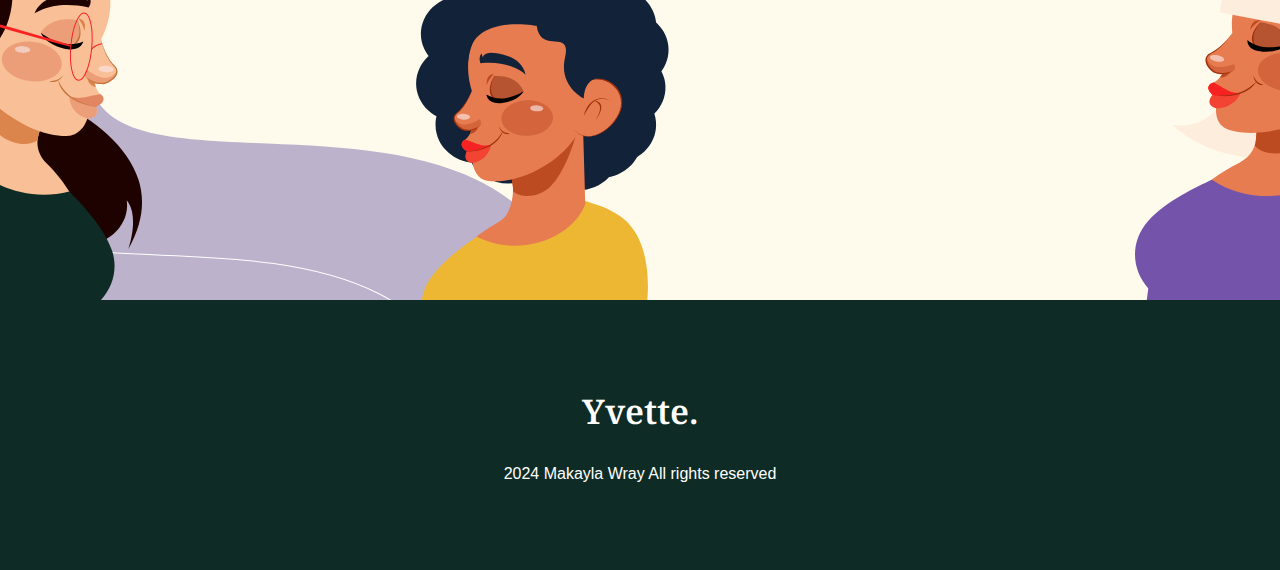
==== commit e01b3997: "update contact page" ====
--- a/about.html
+++ b/about.html
@@ -30,7 +30,7 @@
             <li><a href="about.html" class="ham-items">About</a></li>
             <li><a href="support.html" class="ham-items">Find Support</a></li>
             <li><a href="resources.html" class="ham-items">Resources</a></li>
-            <li><a href="community.html" class="ham-items">Community</a></li>
+            <!-- <li><a href="community.html" class="ham-items">Community</a></li> -->
             <li><a href="shop.html" class="ham-items">Shop</a></li>
             <li><a href="contact.html" class="ham-items">Contact</a></li>
         </ul>
@@ -40,7 +40,7 @@
             <li><a href="about.html" class="nav-items">About</a></li>
             <li><a href="support.html" class="nav-items">Find Support</a></li>
             <li><a href="resources.html" class="nav-items">Resources</a></li>
-            <li><a href="community.html" class="nav-items">Community</a></li>
+            <!-- <li><a href="community.html" class="nav-items">Community</a></li> -->
             <li><a href="shop.html" class="nav-items">Shop</a></li>
             <li><a href="contact.html" class="nav-items">Contact</a></li>
             <button id="nav-btn" onclick="redirectToProvider()">Find a Provider</button>
@@ -81,4 +81,6 @@
     <a href="index.html" id="footer-logo">Yvette.</a>
     <div>2024 Makayla Wray All rights reserved</div>
   </footer>
-  <script src="script.js"></script>+  <script src="script.js"></script>
+</body>
+</html>--- a/style.css
+++ b/style.css
@@ -710,6 +710,189 @@
     #about-page .left-hero p{
         width: 500px;
     }
-    
-}
-
+
+    .support-wrap{
+        display: flex;
+        flex-direction: column;
+        align-items: center;
+        justify-content: center;
+        padding-top: 250px;
+        margin-bottom: 150px;
+
+    }
+
+    .support-banner{
+        display: flex;
+        flex-direction: column;
+        align-items: center;
+        justify-content: center;
+        height: 300px;
+        width: 100vw;
+        background-color: #0E2C25;
+    }
+    .support-banner h2, .support-banner p{
+        color: #fff;
+    }
+
+    table{
+        font: normal 300 18px "Noto Sans", sans-serif;
+        color: rgb(74, 74, 74);
+        background-color: #fff;
+        width: 90vw;
+        border-radius: 25px;
+    }
+
+    .column-1, .column-2, .column-7{
+        width: 100px;
+    }
+    .column-3, .column-4,.column-5, .column-6{
+        width: 80px;
+    }
+    tr{
+        height: 40px;
+    }
+
+    tr:nth-child(even){
+        background-color: #f8fafa;
+    }
+
+    td{
+        text-align: center;
+    }
+    caption{
+        margin: 20px 0 20px 0;
+    }
+
+    .feature-wrap{
+        display: flex;
+        flex-direction: column;
+        align-items: center;
+        width: 100vw;
+        padding: 250px 0 250px 0;
+    }
+    .topfeature-resource{
+        display: flex;
+        justify-content: space-around;
+        width: 100%;
+        margin-top: 150px;
+    }
+    .topfeature-contents, .feature-title{
+        width: 500px;
+    }
+
+    .topfeature-contents{
+        display: flex;
+        flex-direction: column;
+        gap: 2em;
+    }
+
+    .feature-row{
+        display: flex;
+        justify-content: space-around;
+        width: 100vw;
+        margin-top: 150px;
+    }
+
+    .feature-container{
+        display: flex;
+        flex-direction: column;
+        gap: 1em;
+        width: 38%;
+    }
+    .feature-img{
+        width: 500px;
+        height: 350px;
+        border-radius: 25px;
+        background-color: #fff;
+    }
+    .feature-title, .feature-p{
+        width: 100%;
+    }
+
+    .feature-type{
+        background-color: #d7c3d5;
+        color: #fff;
+        width: 130px;
+        border-radius: 25px;
+        text-align: center;
+    }
+    .image1{
+        background: #419393 url(assets/read-your-body.png) center/contain no-repeat;
+    }
+
+    #contact-page .contact-wrap{
+        display: flex;
+        flex-direction: column;
+        justify-content: flex-end;
+        align-items: center;
+    }
+
+    .contact-container{
+        position: relative;
+        top:380px;
+        display: flex;
+        justify-content: center;
+        align-items: center;
+        padding-left: 0;
+        width: 70vw;
+        height: 700px;
+        background-color: #0E2C25; 
+        border-radius: 30px;
+    }
+
+    .contact-form-img{
+        position: relative;
+        z-index: 50;
+        background: transparent url(assets/mobile-herobg.svg) center/contain no-repeat;
+        width: 800px;
+        height: 700px;
+    }
+
+    .form-contents{
+        position: relative;
+        background-color: #fff;
+        z-index: 52;
+        width: 80%;
+        height: 80%;
+        border-radius: 30px;
+
+    }
+    .form-contents h3{
+        font-size: 22px;
+        padding-top: 30px;
+        width: 100%;
+        text-align: center;
+    }
+    .form-contents p{
+        width: 100%;
+        font-size: 16px;
+        margin: 3px 0 3px 0;
+        text-align: center;
+    }
+    #contact-form .form-row{
+        display: flex;
+        justify-content: center;
+        width: 100%;
+
+    }
+
+    #contact-form{
+        display: flex;
+        flex-direction: column;
+        align-items: center;
+    }
+
+    #contact-form .form-row input{
+        width: 300px;
+        height: 40px;
+        margin: 10px;
+    }
+    #contact-form textarea{
+        width: 80%;
+        height: 100px;
+        margin: 10px;
+        background-color: #f3f3f3;
+        border-radius: 30px;
+        border: none;
+    }
+}
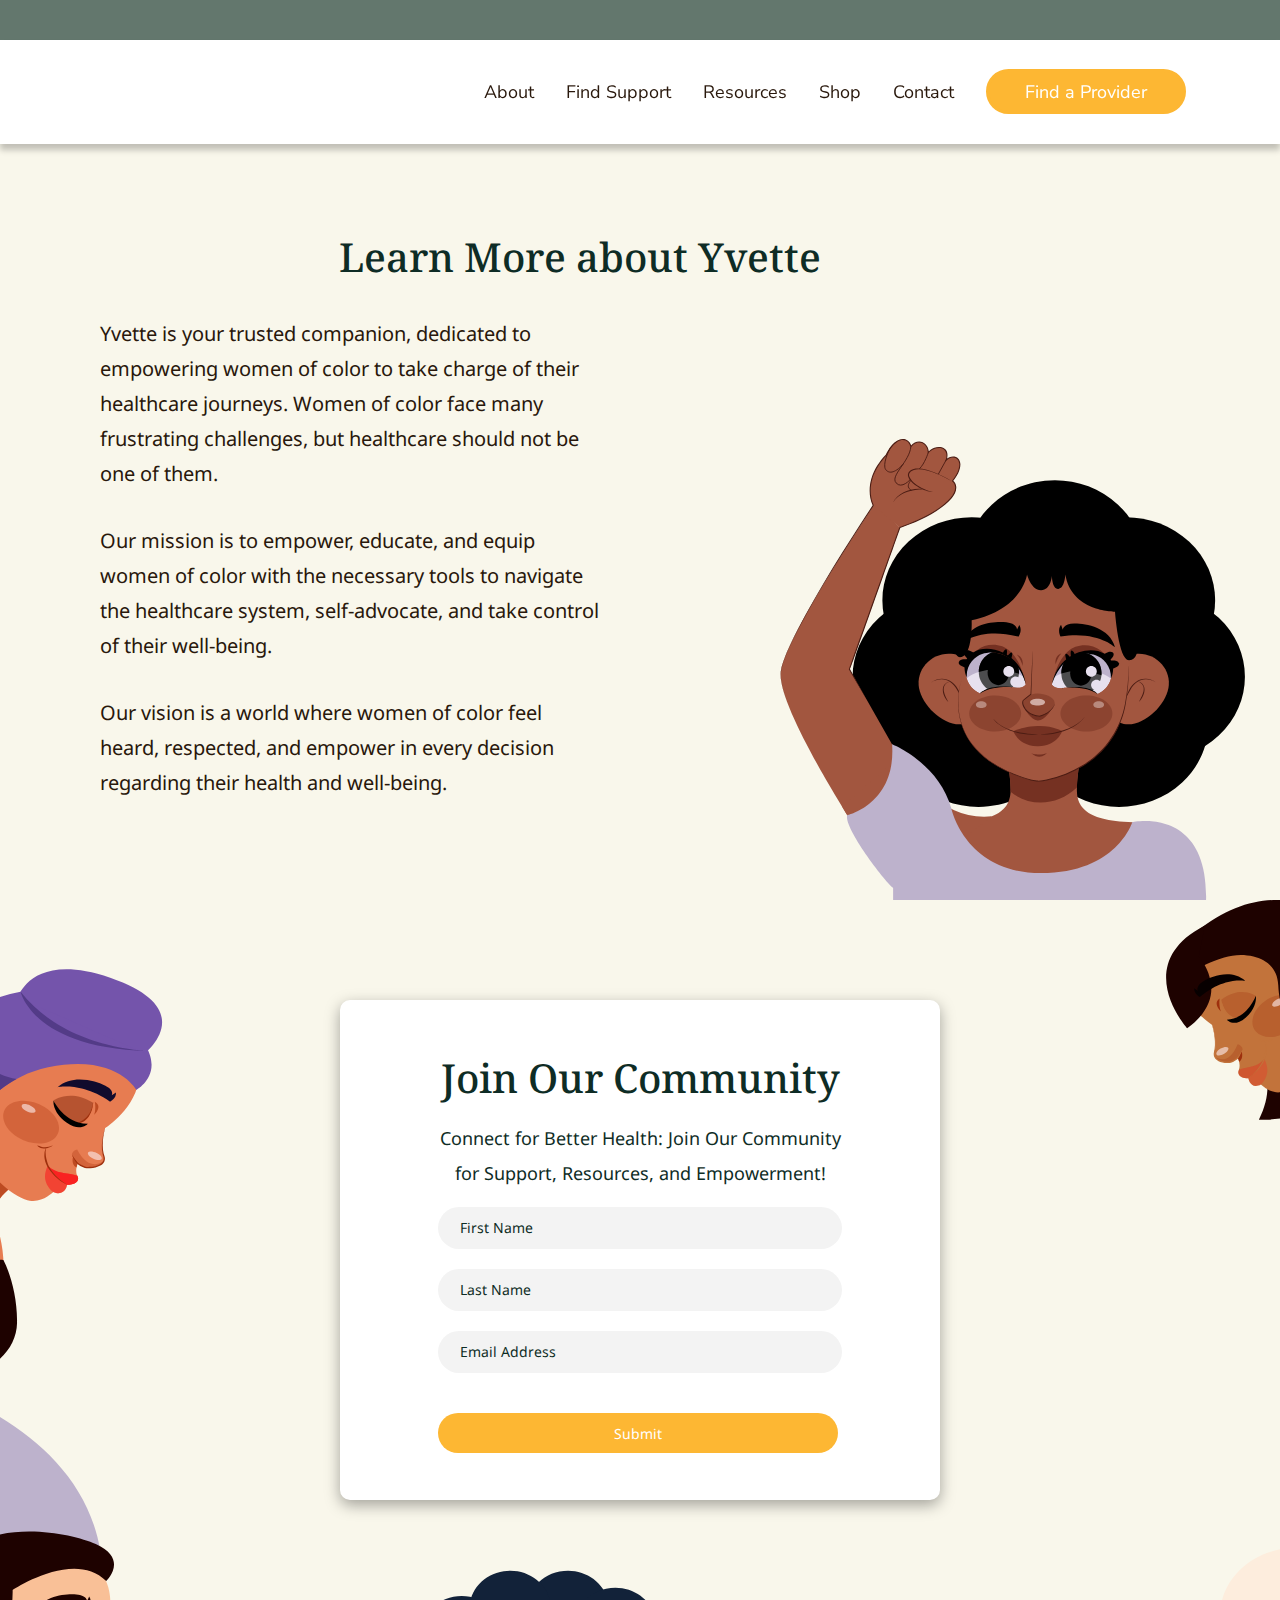
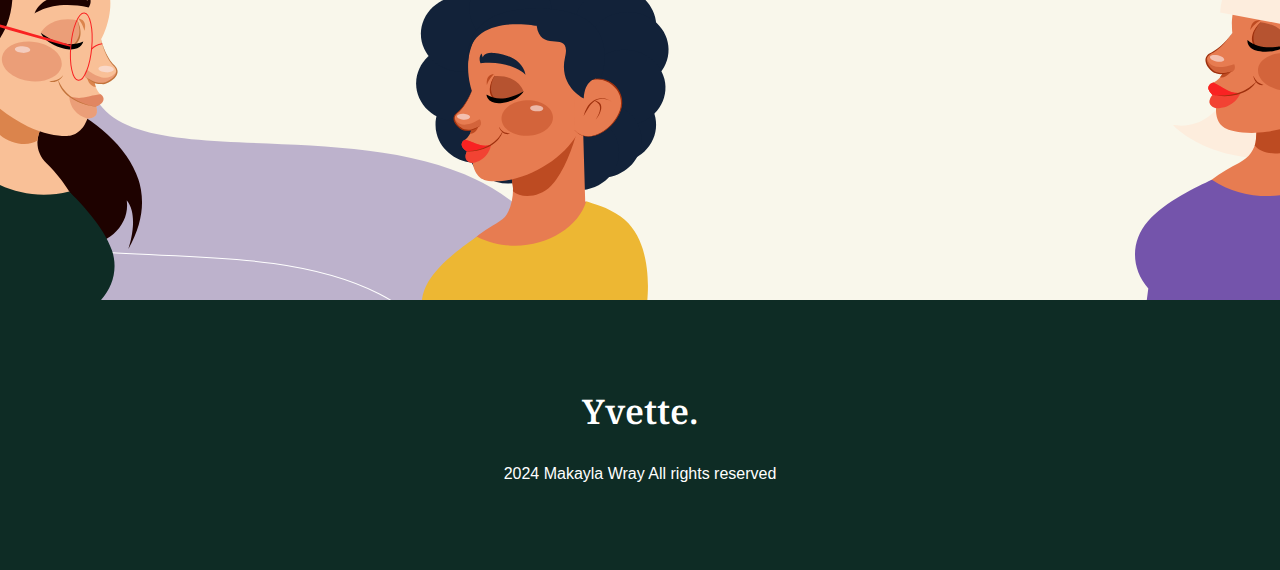
==== commit 59298f75: "readjust logo size and sections height on mobile view" ====
--- a/about.html
+++ b/about.html
@@ -18,8 +18,7 @@
 <body>
     <div class="banner"></div>
     <header>
-    <div class="logo-img"></div>
-    <a href="index.html" id="logo">Yvette</a> 
+        <a href="index.html"><div class="logo-img"></div></a>
     <div class="ham-menu">
         <span></span>
         <span></span>
--- a/style.css
+++ b/style.css
@@ -1,14 +1,14 @@
 /* Header CSS  */
 
 body{
-    background-color: #faeef6;
+    background-color: #f9f7eb;
     color: #0E2C25;
     margin: 0;
     width: 100vw;
     height: 100vh;
 }
 .banner{
-    background-color: #0E2C25;;
+    background-color: #63776d;
     width: 100vw;
     height: 6vh;
     position:fixed;
@@ -20,7 +20,7 @@
     width: 75vw;
     height: auto;
     text-align: center;
-    color: #29180c;
+    color: #0E2C25;
 }
 p {
     font: normal 400 20px "Noto Sans", sans-serif;
@@ -28,7 +28,7 @@
     width: 75vw;
     height: auto;
     text-align: justify;
-    color: #29180c;
+    color: #0E2C25;
 }
 h1{
     font: normal 500 40px "Noto Serif", serif;
@@ -36,7 +36,7 @@
     height: auto;
     line-height: normal;
     text-align: center;
-    color: #29180c;
+    color: #0E2C25;
 }
 h3{
     font: normal 500 30px "Noto Serif", serif;
@@ -47,7 +47,7 @@
     color: #29180c;
 }
 button{
-    font: normal 600 20px "Noto Sans", sans-serif;
+    font: normal 400 20px "Noto Sans", sans-serif;
     background-color:#FDB733;
     color: #fff;
     border: #FDB733 solid;
@@ -68,17 +68,21 @@
     z-index: 500;
 
 }
+
+.logo-wrap{
+    display: flex;
+    align-items: center;
+    width: 50%;
+    height: 10vh;
+
+}
 .logo-img{
-    background: url(assets/yvette-logo-white.png) center/cover no-repeat;
-    width: 15vw;
-    height: 6vh;
-    margin-left: 20px;
-}
-#logo{
-    display: flex;
-    align-items: center;
-}
-#logo, #footer-logo{ 
+    background: url(assets/yvette-logo.png) center/cover no-repeat;
+    width: 100%;
+    height: 100%;
+}
+
+#footer-logo{ 
     margin: 0 0 0 25px;
     font: normal 600 34px "Noto Serif", sans-serif;
     color: #FFF;
@@ -166,14 +170,15 @@
 .left-hero{
     height: 90vh;
     width: 100vw;
-    background: url(/assets/mobile-herobg.svg) bottom/cover no-repeat;
-    justify-content: flex-start;
+    background: url("assets/hero-bg.svg") left/cover no-repeat;
+    justify-content: center;
     align-items: center;
     gap: 1em;
 }
 
 .left-hero h1, .left-hero p{
-    color: #FFF;
+    background-color: #ffffffb7;
+    border-radius: 30px;
 }
 
 .left-hero p{
@@ -199,7 +204,7 @@
 }
 
 .data-wrap{
-    height: 450px;
+    height: 100vh;
     width: 100vw;
     background: #0E2C25;
     gap: 2em;
@@ -222,7 +227,7 @@
     align-items: center;
     width: 100vw;
     gap: 2em;
-    background: #FFFBEC;
+    background: #0E2C25;
 }
 
 .intro-wrap div:nth-child(2){
@@ -245,6 +250,10 @@
     height: 30vh;
 }
 
+.intro-h2, .intro-p{
+    color: #fff;
+}
+
 /* Resource Section */
 
 .resource-wrap, .resource-item, .resources{
@@ -268,7 +277,7 @@
     width: 90vw;
     height: 55vh;
     border-radius: 10px;
-    box-shadow: rgba(74, 79, 86, 0.06) 0px 8px 6px -4px;
+    box-shadow: rgba(0, 0, 0, 0.1) 0px 20px 25px -5px, rgba(0, 0, 0, 0.04) 0px 10px 10px -5px;
 }
 .resources {
     gap: 4em;
@@ -295,13 +304,14 @@
 .provider-wrap .card{
     gap: 1.5rem;
     margin-bottom: 20px;
+    
 }
 .provider-img{
     width: 75vw;
     height: 60vh;
     border-radius: 500px 500px 15px 15px;
     background: url(assets/provider-img.jpg) lightgray center / cover no-repeat;
-    box-shadow: rgba(17, 17, 26, 0.1) 0px 8px 24px, rgba(17, 17, 26, 0.1) 0px 16px 56px, rgba(17, 17, 26, 0.1) 0px 24px 80px;
+    box-shadow: rgba(0, 0, 0, 0.35) 0px 5px 15px;
 }
 
 .provider-p{ 
@@ -309,6 +319,7 @@
     height: 30vh;
     border-radius: 10px;
     background: #FFF;
+    box-shadow: rgba(0, 0, 0, 0.35) 0px 5px 15px;
 }
 
 /* Community Section */
@@ -319,7 +330,7 @@
     justify-content: center;
     padding-top: 100px;
     padding-bottom: 100px;
-    background: #FFFBEC url("assets/community-bg.svg") bottom/contain no-repeat ;
+    background: #f9f7eb url("assets/community-bg.svg") bottom/contain no-repeat ;
 }
 .community-contents{
     display: flex;
@@ -465,8 +476,9 @@
     .hands-img{
         height: 40vh;
     }
-    .swirl-img{
-        height: 70vh;
+    .logo-wrap{
+        width: 200px;
+        height: 100%;
     }
     .community-wrap {
         background-position: center;
@@ -495,20 +507,23 @@
     .hands-img{
         height: 50vh;
     }
-}
+    
+
+}
+
 
 
 @media (min-width: 1024px){ 
+    .logo-wrap{
+        display: flex;
+        align-items: center;
+        width: 200px;
+        height: 100%;
+    }
     .logo-img{
-        background: url(assets/yvette-logo-white.png) center/contain no-repeat;
-        width: 80px;
-        height: 80px;
-        margin-left: 135px;
-    }
-    #logo{
-        color: #29180c;
-        margin-left: 10px;
-        flex-grow: 1;
+        background: url(assets/yvette-logo.png) center/cover no-repeat;
+        width: 200px;
+        height: 100%;
     }
     .ham-menu{
         display: none;
@@ -528,6 +543,12 @@
         font-size: 20px;
         text-align: left;
     }
+    header{
+        display: flex;
+        justify-content: space-around;
+
+        align-items: center;
+    }
     nav{
         display: flex;
     }
@@ -535,6 +556,7 @@
         display: flex;
         align-items: center;
         gap: 2em;
+        height: 5vh;
     }
     .nav-items{
         color: #29180c;
@@ -548,7 +570,7 @@
         font: normal 400 18px "Nunito Sans", sans-serif;
         background-color: #FDB733;
         border: #FDB733 solid;
-        margin-right: 120px;
+        height: 5vh;
     }
    
     #nav-btn:hover, button:hover, #form-submit:hover{
@@ -558,7 +580,7 @@
     }
     button{
         width: 200px;
-        height: 6vh;
+        height: 40px;
         font-size: 20px;
     }
     .hero-wrap{
@@ -567,7 +589,7 @@
         width: 100vw;
     }
     .left-hero{
-        padding-left: 150px;
+        padding: 0 150px 0 0;
         justify-content: center;
         align-items: flex-start;
         background-image: none;
@@ -582,7 +604,8 @@
     }
 
     .left-hero h1, .left-hero p{
-        color: #29180c;
+        background-color: transparent;
+        border-radius: none;
         width: 380px;
         text-align: left;
     }
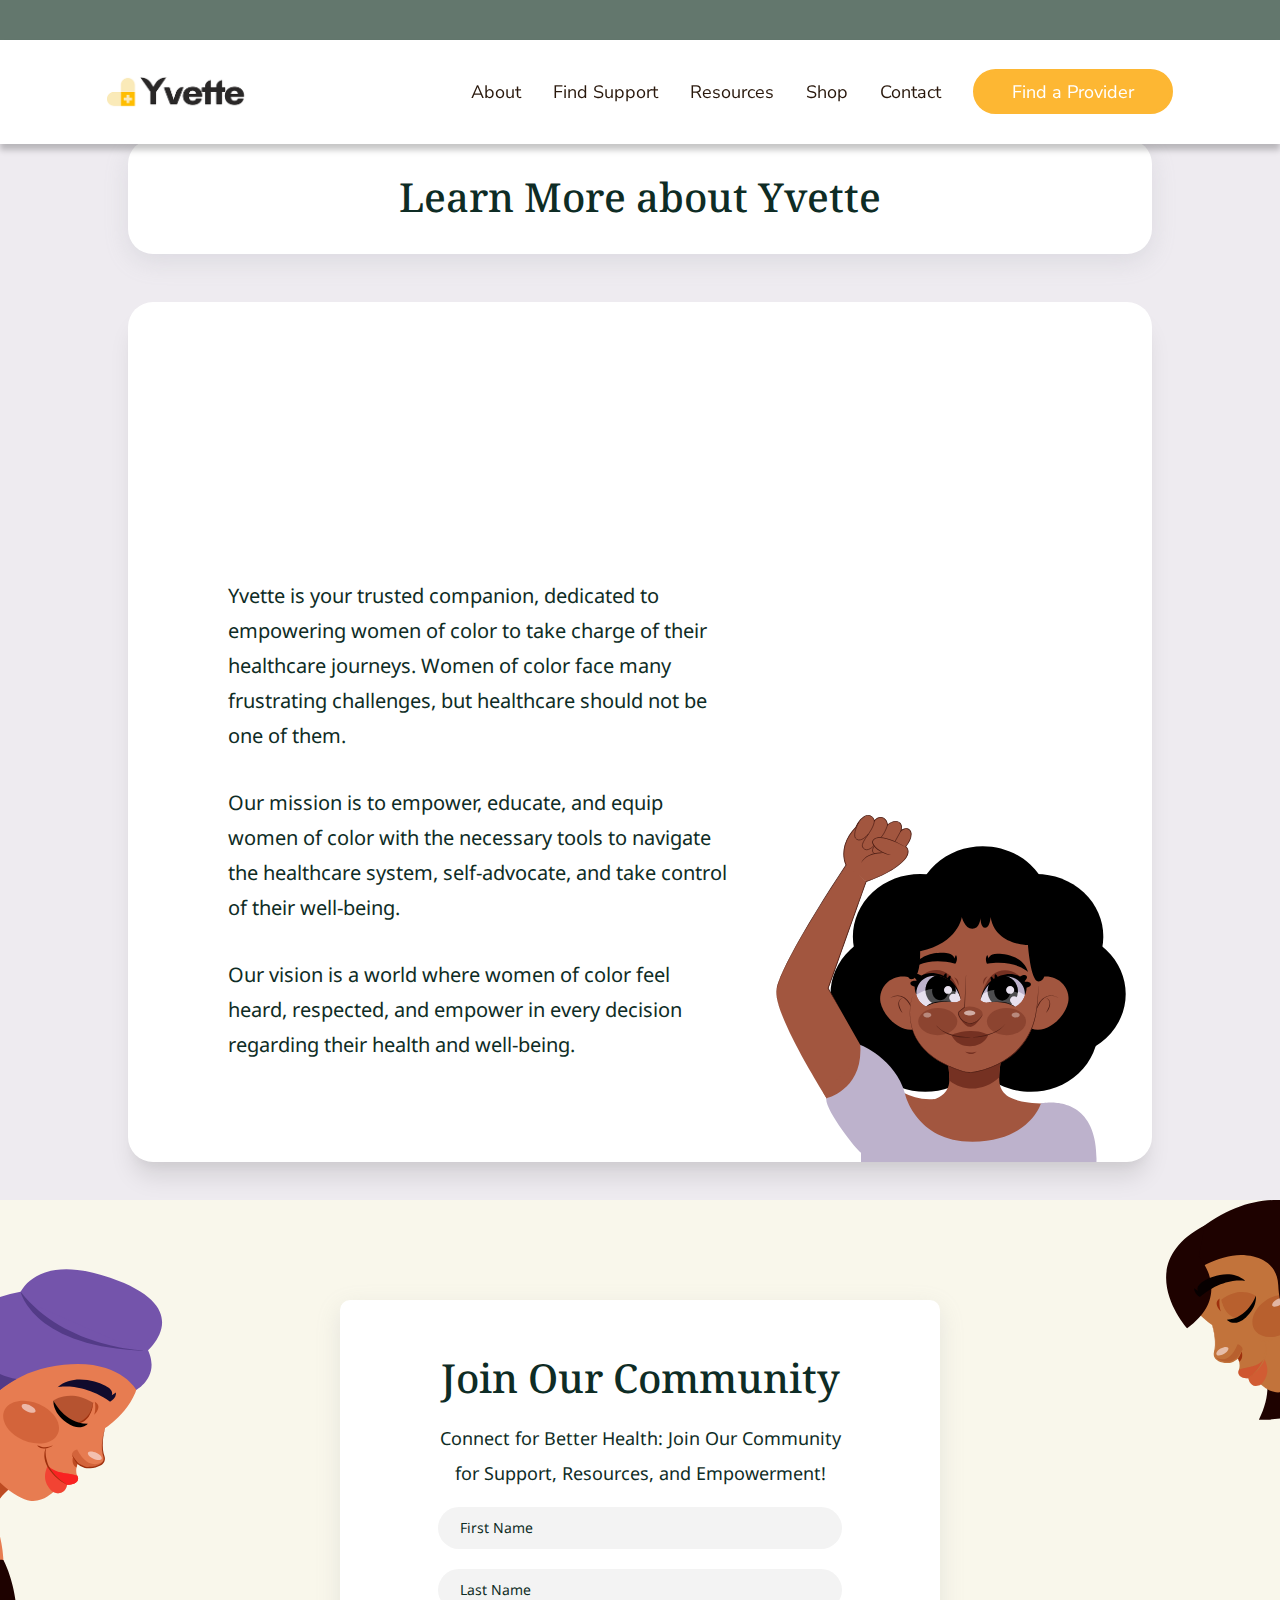
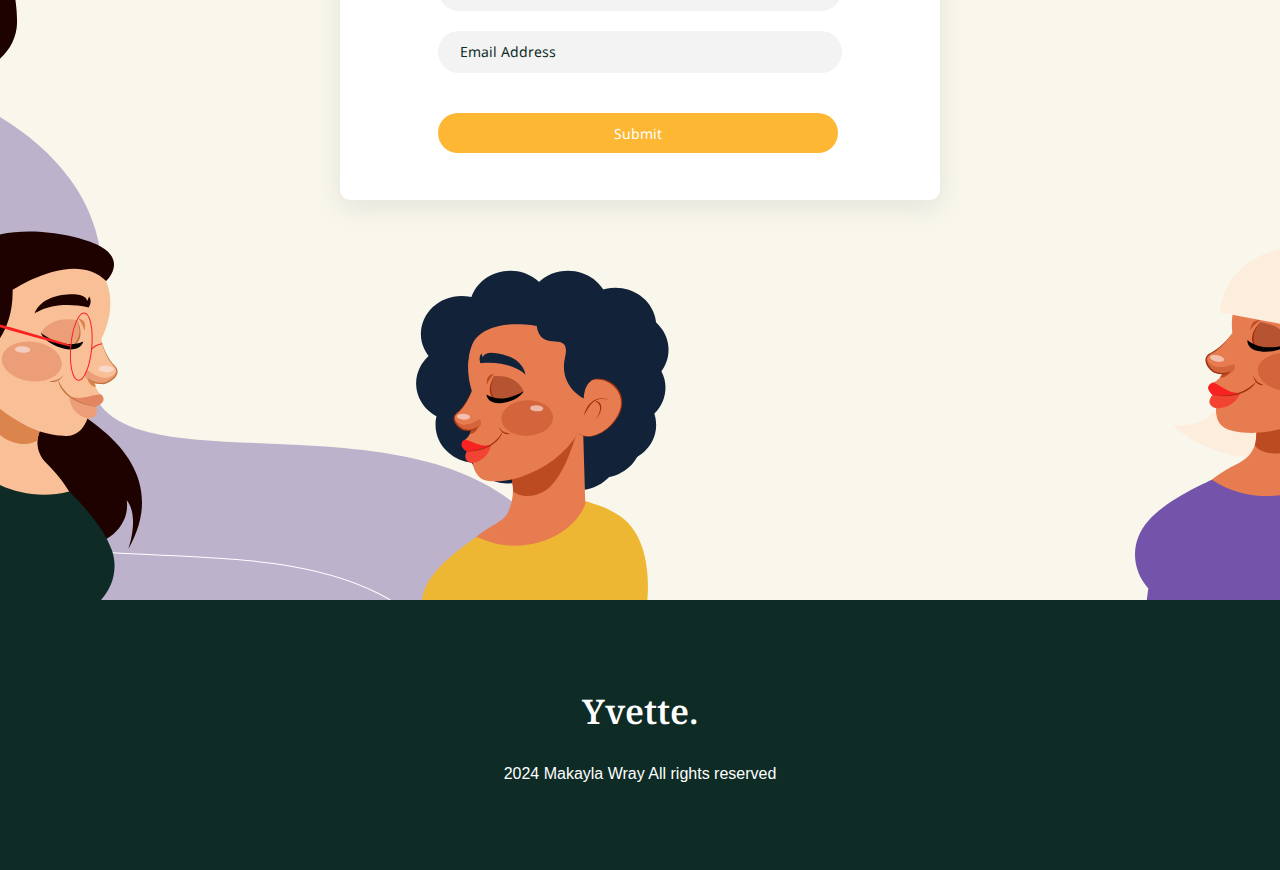
==== commit e7c5e7be: "finishing touches" ====
--- a/about.html
+++ b/about.html
@@ -18,7 +18,7 @@
 <body>
     <div class="banner"></div>
     <header>
-        <a href="index.html"><div class="logo-img"></div></a>
+        <a href="index.html" class="logo-wrap"><div class="logo-img"></div></a>
     <div class="ham-menu">
         <span></span>
         <span></span>
@@ -48,27 +48,28 @@
   </header>
   <main id="about-page">
     <section class="hero-wrap">
-        <div class="left-hero">
-            <h2>Learn More about Yvette</h2>
-            <p>Yvette is your trusted companion, dedicated to empowering women of color to take charge 
-                of their healthcare journeys. Women of color face many frustrating challenges, but 
-                healthcare should not be one of them.</p>
-            <p>Our mission is to empower, educate, and equip women of color with the necessary tools to navigate the healthcare system, 
-                self-advocate, and take control of their well-being.</p>
-            <p>Our vision is a world where women of color feel heard, respected, and 
-                empower in every decision regarding their health and well-being.</p>
+        <h2>Learn More about Yvette</h2>
+        <div class="main-container">
+            <div class="left-hero">
+                <p>Yvette is your trusted companion, dedicated to empowering women of color to take charge 
+                    of their healthcare journeys. Women of color face many frustrating challenges, but 
+                    healthcare should not be one of them.</p>
+                <p>Our mission is to empower, educate, and equip women of color with the necessary tools to navigate the healthcare system, 
+                    self-advocate, and take control of their well-being.</p>
+                <p>Our vision is a world where women of color feel heard, respected, and 
+                    empower in every decision regarding their health and well-being.</p>
+            </div>
+            <div class="right-hero"></div>
         </div>
-        <div class="right-hero"></div>
-
     </section>
     <section class="community-wrap">
         <div class="community-contents">
             <h2>Join Our Community</h2>
             <p>Connect for Better Health: Join Our Community for Support, Resources, and Empowerment!</p>
             <div class="form-wrap">
-                <form>
-                    <input type="text" name="fname" class="input" placeholder="First Name" required>
-                    <input type="text" name="lname"class="input" placeholder="Last Name" required>
+                <form method="post" action="https://webdevbasics.net/scripts/demo.php">
+                    <input type="text" name="first name" class="input" placeholder="First Name" required>
+                    <input type="text" name="last name"class="input" placeholder="Last Name" required>
                     <input type="text" name="email" class="input"  placeholder="Email Address" required>
                     <input type="submit" id="form-submit">
                 </form>
--- a/style.css
+++ b/style.css
@@ -72,7 +72,7 @@
 .logo-wrap{
     display: flex;
     align-items: center;
-    width: 50%;
+    width: 30%;
     height: 10vh;
 
 }
@@ -210,7 +210,7 @@
     gap: 2em;
 }
 
-.data-items , .data-items p{
+.data-items, .data-items p{
     color: #fff;
 }
 
@@ -311,7 +311,7 @@
     height: 60vh;
     border-radius: 500px 500px 15px 15px;
     background: url(assets/provider-img.jpg) lightgray center / cover no-repeat;
-    box-shadow: rgba(0, 0, 0, 0.35) 0px 5px 15px;
+    box-shadow: rgba(149, 157, 165, 0.2) 0px 8px 24px;
 }
 
 .provider-p{ 
@@ -319,7 +319,7 @@
     height: 30vh;
     border-radius: 10px;
     background: #FFF;
-    box-shadow: rgba(0, 0, 0, 0.35) 0px 5px 15px;
+    box-shadow: rgba(149, 157, 165, 0.2) 0px 8px 24px;
 }
 
 /* Community Section */
@@ -340,7 +340,7 @@
     gap: 1em;
     border-radius: 10px;
     background-color: #fff;
-    box-shadow: rgba(0, 0, 0, 0.35) 0px 5px 15px;
+    box-shadow: rgba(149, 157, 165, 0.2) 0px 8px 24px;
 }
 
 .community-contents h2{
@@ -409,8 +409,11 @@
 
 
 /********************************* ABOUT PAGE ********************************************/
+#about-page{
+    background-color: #eeebf0;
+}
 #about-page .hero-wrap{
-    align-items: flex-end;
+    align-items: center;
     padding-top: 50vh;
 }
 
@@ -421,26 +424,253 @@
     height: 50vh;
 
 }
+
+#about-page .hero-wrap h2{
+    background-color: #fff;
+    padding: 30px 0 30px 0;
+    border-radius: 25px;
+    width: 80vw;
+    box-shadow: rgba(149, 157, 165, 0.2) 0px 8px 24px;
+}
+
 #about-page .left-hero{
     background: none;
     gap: 2em;
-
-}
-#about-page .left-hero p{
-    color: #29180c
+    height: 100vh;
+}
+
+#about-page .left-hero h2, #about-page .left-hero p{
+    width: 60vw;
+}
+.main-container{
+    display: flex;
+    flex-direction: column;
+    background-color: #fff;
+    align-items: center;
+    border-radius: 25px;
+    width: 80vw;
+    box-shadow: rgba(0, 0, 0, 0.1) 0px 20px 25px -5px, rgba(0, 0, 0, 0.04) 0px 10px 10px -5px;
 }
 
 
 /********************************* FIND SUPPORT PAGE ********************************************/
 
-
-
-
-
-
-
+.support-wrap{
+    display: flex;
+    flex-direction: column;
+    align-items: center;
+    justify-content: center;
+    padding-top: 250px;
+    margin-bottom: 150px;
+
+}
+
+.support-banner{
+    display: flex;
+    flex-direction: column;
+    align-items: center;
+    justify-content: center;
+    height: 30vh;
+    width: 90vw;
+    border-radius: 25px;
+    box-shadow: rgba(149, 157, 165, 0.2) 0px 8px 24px;
+    background-color: #0E2C25;
+}
+.support-banner h2, .support-banner p{
+    color: #fff;
+}
+
+table{
+    font: normal 300 18px "Noto Sans", sans-serif;
+    color: rgb(74, 74, 74);
+    background-color: #fff;
+    width: 90vw;
+    border-radius: 25px;
+    box-shadow: rgba(149, 157, 165, 0.2) 0px 8px 24px;
+}
+
+.column-1, .column-2, .column-7{
+    width: 100px;
+}
+.column-3, .column-4,.column-5, .column-6{
+    width: 80px;
+}
+tr{
+    height: 40px;
+}
+
+tr:nth-child(even){
+    background-color: #f8fafa;
+}
+
+td{
+    text-align: center;
+}
+caption{
+    margin: 20px 0 20px 0;
+}
+
+.table-header th{
+    font-weight: 600;
+}
+
+
+
+/********************************* RESOURCE PAGE ********************************************/
+
+.feature-wrap{
+    display: flex;
+    flex-direction: column;
+    align-items: center;
+}
+.topfeature-resource{
+    margin-top: 150px;
+}
+.topfeature-contents, .feature-title{
+    width: 500px;
+}
+
+.topfeature-contents{
+    display: flex;
+    flex-direction: column;
+    align-items: center;
+    gap: 2em;
+}
+
+.feature-row{
+    display: flex;
+    flex-direction: column;
+    width: 100vw;
+    margin-top: 150px;
+    gap: 4em;
+}
+
+.feature-container{
+    display: flex;
+    align-items: center;
+    flex-direction: column;
+    gap: 1em;  
+    width: 100vw;
+}
+.feature-img{
+    width: 80vw;
+    height: 40vh;
+    border-radius: 25px;
+    background-color: #fff;
+}
+.feature-title, .feature-p{
+    width: 70%;
+}
+
+.feature-type{
+    background-color: #d7c3d5;
+    color: #fff;
+    width: 130px;
+    border-radius: 25px;
+    text-align: center;
+}
+
+.image1{
+    background: #419393 url(assets/read-your-body.png) center/contain no-repeat;
+}
+.image2{
+    background: #fff url(assets/prescription.jpg) center/cover no-repeat;
+}
+.image3{
+    background: #419393 url(assets/misaludlogo.jpeg) center/cover no-repeat;
+}
+.image4{
+    background: #ffffff url(assets/wolomi.png) center/contain no-repeat;
+}
+.image5{
+    background: #419393 url(assets/health\ insurance.jpg) center/cover no-repeat;
+}
+.image6{
+    background: #419393 url(assets/read-your-body.png) center/contain no-repeat;
+}
+ /************************************************************************************************/
+
+/********************************* SHOP PAGE ********************************************/
+
+#shop-page{
+    padding-top: 150px;
+}
+.shop-hero{
+    display: flex;
+    gap: 3em;
+}
+.shop-hero h1, .shop-hero p{
+    width: 30vw;
+}
+.shop-hero h1{
+    font-size: 30px;
+}
+.shop-hero div:first-child{
+    display: flex;
+    flex-direction: column;
+    justify-content: center;
+    gap: 1em;
+    margin:0 0 0 150px;
+}
+#shop-page .hero-img{
+    background: url(assets/shop-hero.svg) left/cover no-repeat;
+    width: 900px;
+    height: 700px;
+}
+
+.shop-items-wrap{
+    background-color: #eeebf0;
+    padding: 150px 0 150px 0;
+}
+.shop-items{
+    display: flex;
+    flex-direction: column;
+    gap: 2em;
+    width: 100vw;
+}
+
+.shop-items-wrap .container {
+    display: flex;
+    justify-content: space-around;
+}
+
+.shop-item{
+    padding: 20px;
+    display: flex;
+    flex-direction: column;
+    align-items: center;
+    background-color: #fff;
+    width: 70vw;
+    height: 40vh;
+    border-radius: 25px;
+    box-shadow: rgba(0, 0, 0, 0.1) 0px 20px 25px -5px, rgba(0, 0, 0, 0.04) 0px 10px 10px -5px;
+}
+
+.shop-item-info{
+    display: flex;
+    flex-direction: column;
+    align-items: center;
+    gap: 1em;
+}
+.shop-item-info h2{
+    margin-top: 15px;
+    font-size: 25px;
+    width: 70%;
+}
+
+.shop-item-info p{
+    text-align: center;
+    font-size: 16px;
+    width: 80%;
+}
+.amount{
+    font-weight: 800;
+}
 
 /******************************** CONTACT PAGE * ************************************************/
+#contact-page .contact-wrap{
+    background-color: #eeebf0;
+}
 .contact-form-wrap{
     box-shadow: rgba(17, 17, 26, 0.1) 0px 8px 24px, rgba(17, 17, 26, 0.1) 0px 16px 56px, rgba(17, 17, 26, 0.1) 0px 24px 80px;
     border-radius: 10px;
@@ -517,11 +747,11 @@
     .logo-wrap{
         display: flex;
         align-items: center;
-        width: 200px;
+        width: 150px;
         height: 100%;
     }
     .logo-img{
-        background: url(assets/yvette-logo.png) center/cover no-repeat;
+        background: url(assets/yvette-logo.png) center/contain no-repeat;
         width: 200px;
         height: 100%;
     }
@@ -589,7 +819,7 @@
         width: 100vw;
     }
     .left-hero{
-        padding: 0 150px 0 0;
+        padding: 0 0 0 150px;
         justify-content: center;
         align-items: flex-start;
         background-image: none;
@@ -709,11 +939,15 @@
         width: 400px;
     }
 
+    #about-page{
+        padding-top: 150px;
+    }
 
     #about-page .hero-wrap{
         height: 800px;
         align-items: flex-end;
         padding-top: 100px;
+        gap: 3em;
     }
     
     #about-page .right-hero{
@@ -733,6 +967,25 @@
     #about-page .left-hero p{
         width: 500px;
     }
+       
+    #about-page .hero-wrap{
+        flex-direction: column;
+        align-items: center;
+        justify-content: center;
+        padding-bottom: 150px;
+    }
+
+
+    .main-container{
+        flex-direction: row;
+        align-items: flex-end;
+        height: 90vh;
+        padding-top: 50px;
+    }
+
+    #about-page .left-hero{
+        height: 90vh;
+    }
 
     .support-wrap{
         display: flex;
@@ -749,41 +1002,14 @@
         flex-direction: column;
         align-items: center;
         justify-content: center;
-        height: 300px;
-        width: 100vw;
+        height: 30vh;
+        width: 90vw;
+        border-radius: 25px;
+        box-shadow: rgba(149, 157, 165, 0.2) 0px 8px 24px;
         background-color: #0E2C25;
     }
     .support-banner h2, .support-banner p{
         color: #fff;
-    }
-
-    table{
-        font: normal 300 18px "Noto Sans", sans-serif;
-        color: rgb(74, 74, 74);
-        background-color: #fff;
-        width: 90vw;
-        border-radius: 25px;
-    }
-
-    .column-1, .column-2, .column-7{
-        width: 100px;
-    }
-    .column-3, .column-4,.column-5, .column-6{
-        width: 80px;
-    }
-    tr{
-        height: 40px;
-    }
-
-    tr:nth-child(even){
-        background-color: #f8fafa;
-    }
-
-    td{
-        text-align: center;
-    }
-    caption{
-        margin: 20px 0 20px 0;
     }
 
     .feature-wrap{
@@ -804,29 +1030,24 @@
     }
 
     .topfeature-contents{
+        align-items: flex-start;
+    }
+
+    .feature-row{
+        flex-direction: row;
+        justify-content: space-around;
+        gap: 0;
+    }
+
+    .feature-container{
         display: flex;
         flex-direction: column;
-        gap: 2em;
-    }
-
-    .feature-row{
-        display: flex;
-        justify-content: space-around;
-        width: 100vw;
-        margin-top: 150px;
-    }
-
-    .feature-container{
-        display: flex;
-        flex-direction: column;
-        gap: 1em;
+        align-items: flex-start;
         width: 38%;
     }
     .feature-img{
         width: 500px;
         height: 350px;
-        border-radius: 25px;
-        background-color: #fff;
     }
     .feature-title, .feature-p{
         width: 100%;
@@ -838,9 +1059,6 @@
         width: 130px;
         border-radius: 25px;
         text-align: center;
-    }
-    .image1{
-        background: #419393 url(assets/read-your-body.png) center/contain no-repeat;
     }
 
     #contact-page .contact-wrap{
@@ -918,4 +1136,5 @@
         border-radius: 30px;
         border: none;
     }
-}
+
+}
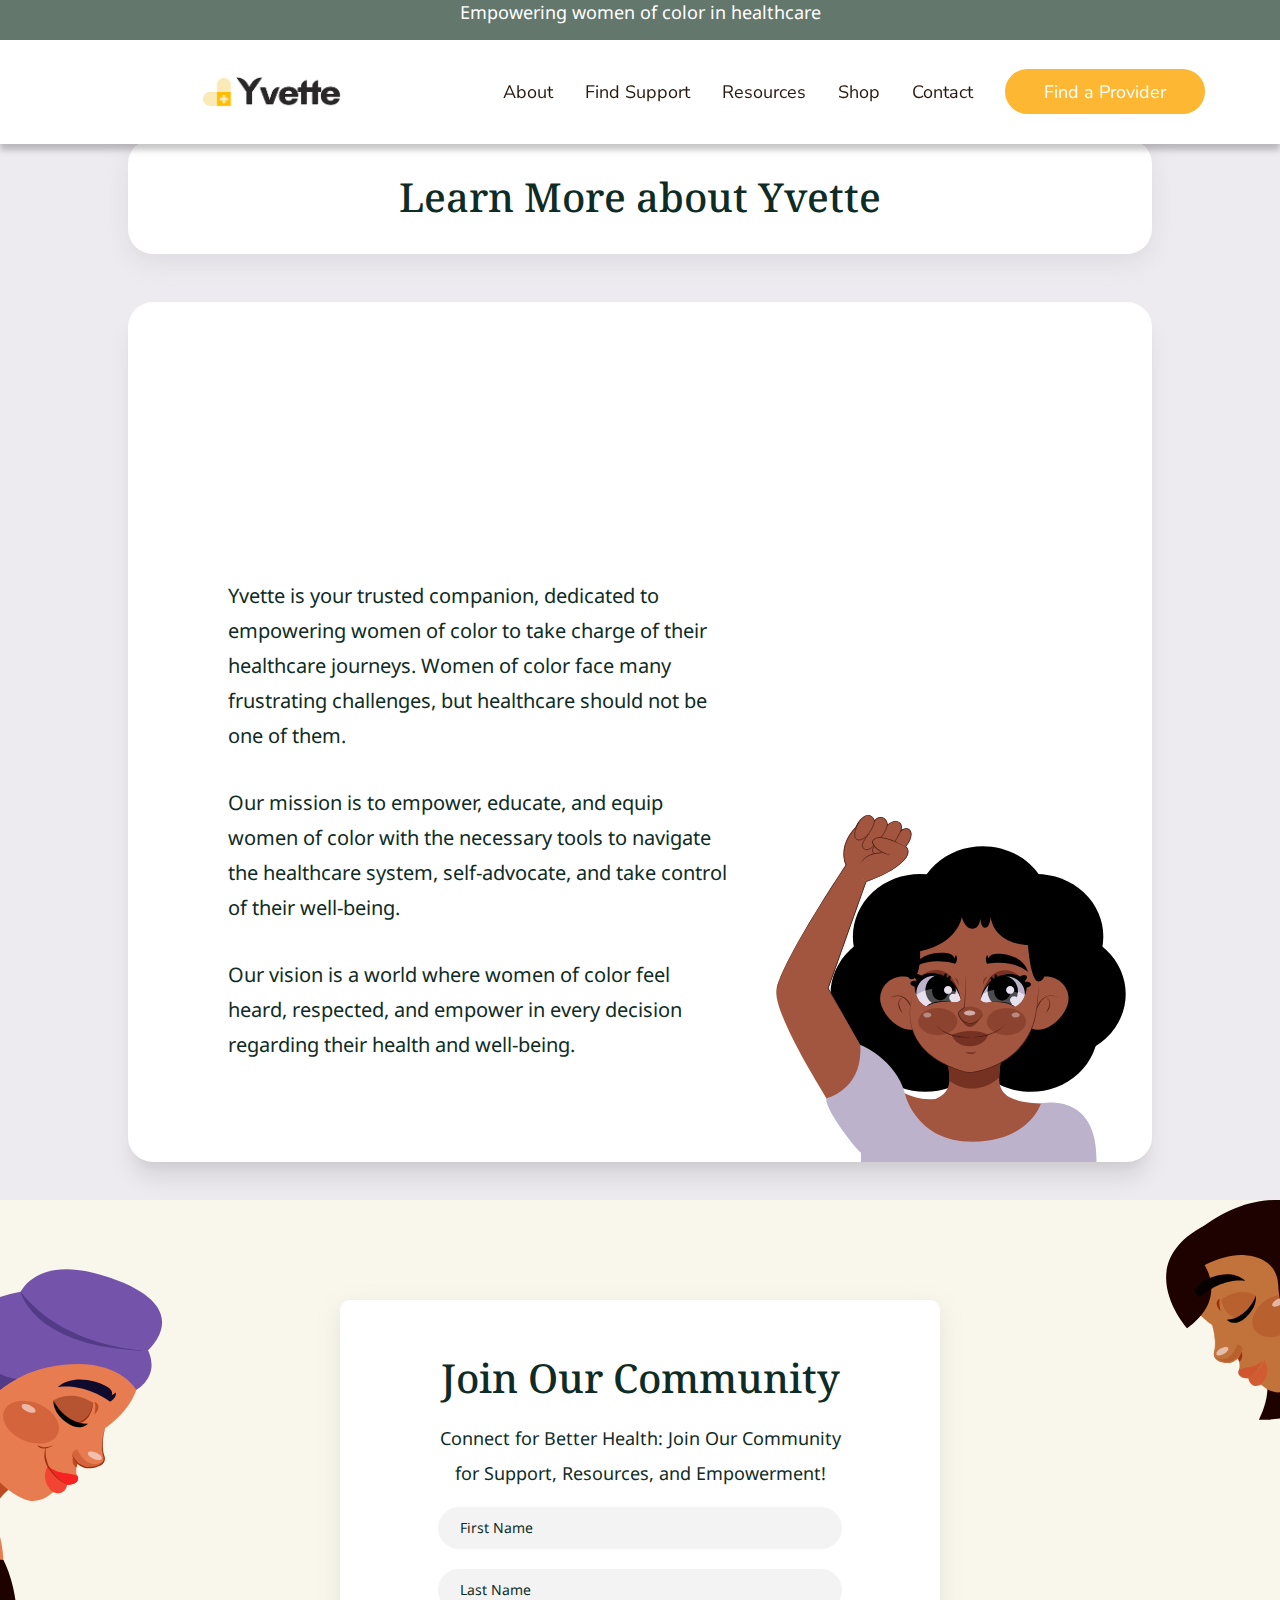
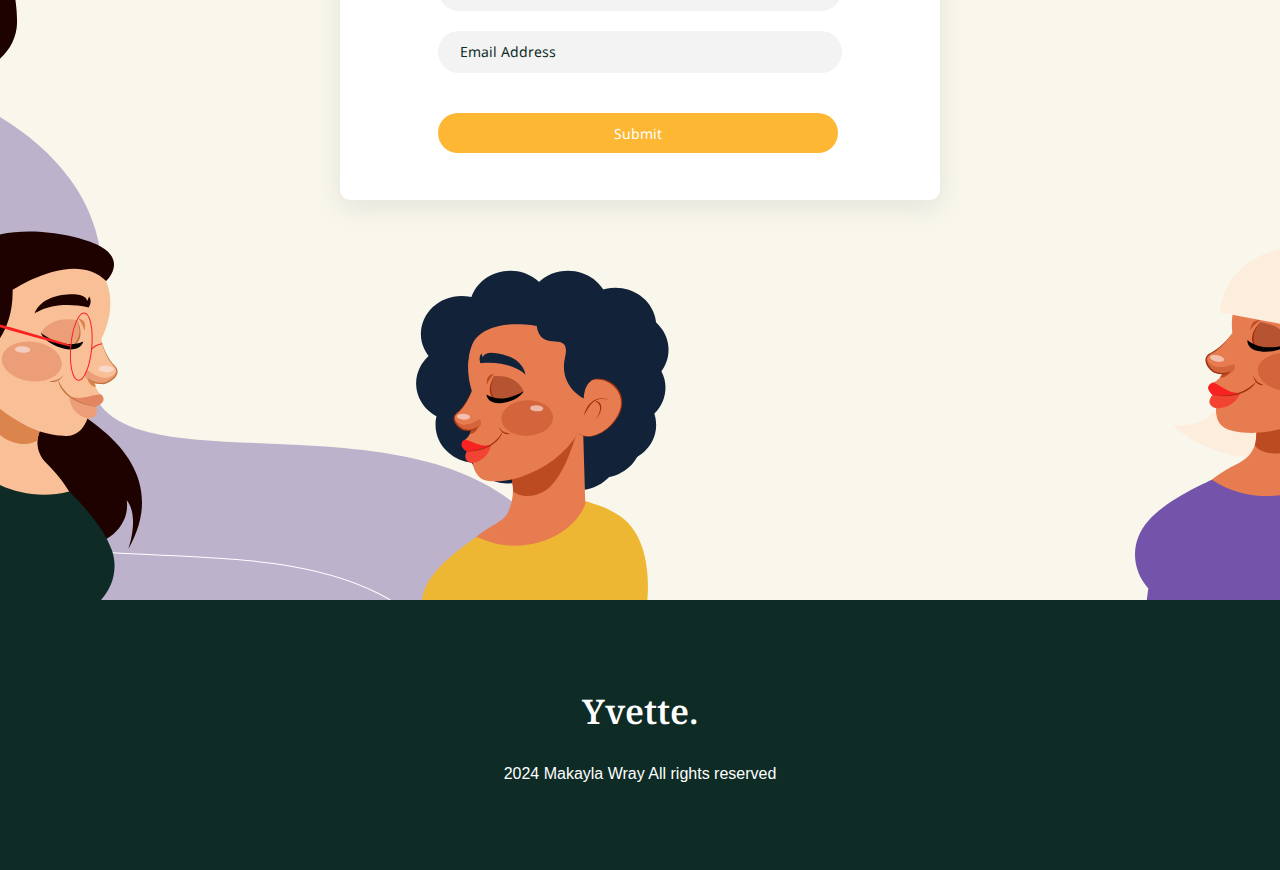
==== commit d62b6751: "Fix bg and logo size on mobile screen for smooth responsiveness" ====
--- a/about.html
+++ b/about.html
@@ -16,7 +16,7 @@
     <title>Learn More about Yvette</title>
 </head>
 <body>
-    <div class="banner"></div>
+    <div class="banner">Empowering women of color in healthcare</div>
     <header>
         <a href="index.html" class="logo-wrap"><div class="logo-img"></div></a>
     <div class="ham-menu">
--- a/style.css
+++ b/style.css
@@ -9,6 +9,9 @@
 }
 .banner{
     background-color: #63776d;
+    color: #fff;
+    font: normal 400 18px "Noto Sans", sans-serif;
+    text-align: center;
     width: 100vw;
     height: 6vh;
     position:fixed;
@@ -72,12 +75,13 @@
 .logo-wrap{
     display: flex;
     align-items: center;
-    width: 30%;
+    width: 30vw;
     height: 10vh;
+    margin-left: 10vw;
 
 }
 .logo-img{
-    background: url(assets/yvette-logo.png) center/cover no-repeat;
+    background: url(assets/yvette-logo.png) center/contain no-repeat;
     width: 100%;
     height: 100%;
 }
@@ -90,7 +94,7 @@
 }
 
 .mobile-menu{
-    background-color: #E4DBEB;
+    background-color: #0E2C25;
     height: 100vh;
     width: 100%;
     max-width: 100%;
@@ -107,13 +111,25 @@
     z-index: 120;
 }
 
+.mobile-menu ul{
+    display: flex;
+    flex-direction: column;
+    gap: 2em;
+    list-style: none;
+}
+.ham-items{
+    text-decoration: none;
+    font: normal 400 30px "Nunito Sans", sans-serif;
+    color: #fff;
+}
+
 .mobile-menu.active{
     right: 0;
 }
 
 .ham-menu{
-    height: 50px;
-    width: 50px;
+    height: 45px;
+    width: 40px;
     margin-left:auto;
     position: relative;
     z-index: 150;
@@ -140,13 +156,15 @@
 .ham-menu.active span:nth-child(1){
     top: 50%;
     transform: translate(-50%, -50%) rotate(45deg);
+    background-color: #fff;
 }
 .ham-menu.active span:nth-child(2){
     opacity: 0;
 }
 .ham-menu.active span:nth-child(3){
     top: 50%;
-    transform: translate(-50%, -0%) rotate(-45deg);
+    transform: translate(-50%, -50%) rotate(-45deg);
+    background-color: #fff
 }
 
 body.active{
